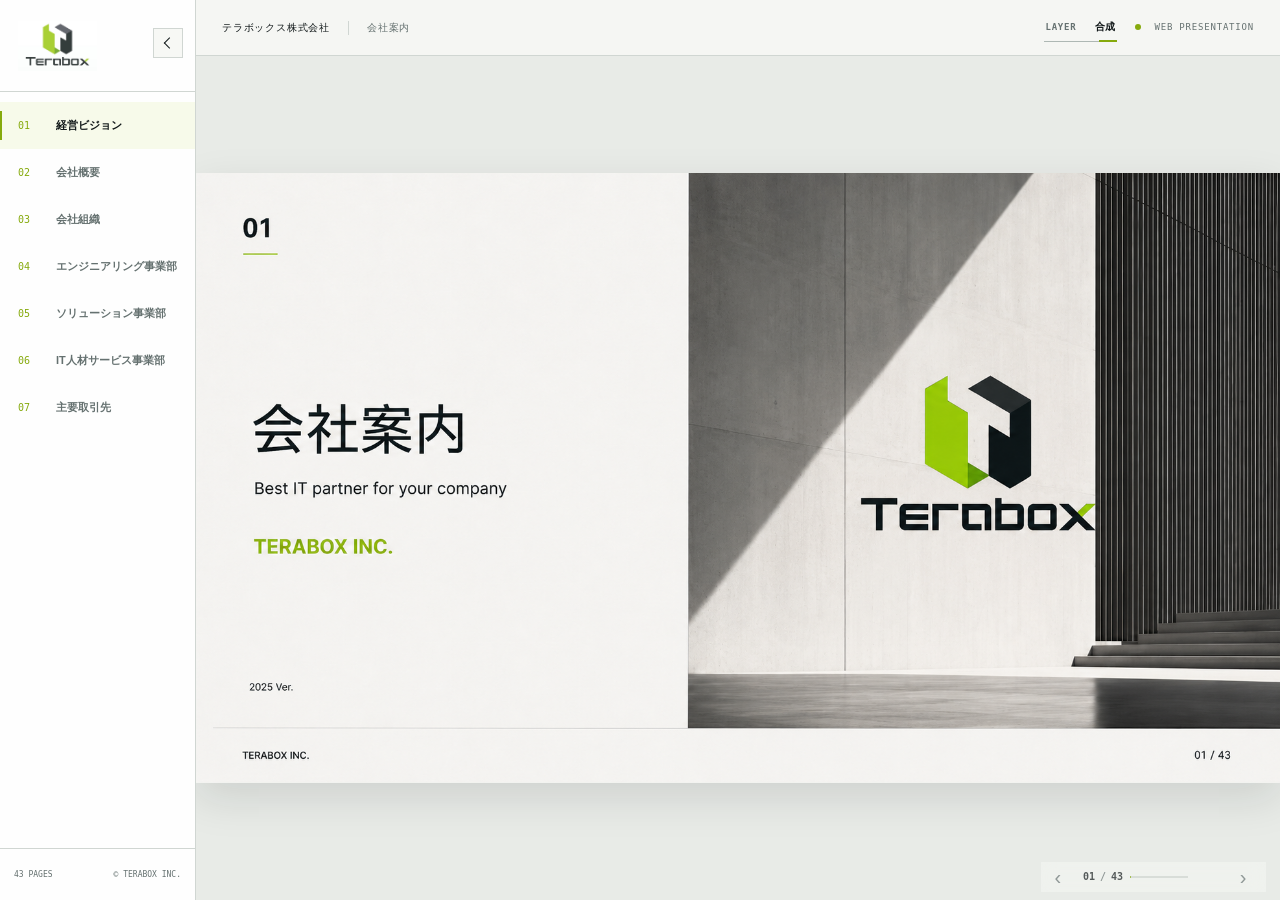
==== index.html @ 03f8a7c2 "Deploy company presentation to GitHub Pages" ====
<!doctype html>
<html lang="ja">
  <head>
    <meta charset="UTF-8" />
    <meta name="viewport" content="width=device-width, initial-scale=1" />
    <meta name="theme-color" content="#f7f8f5" />
    <meta
      name="description"
      content="テラボックス株式会社 会社案内 — HTML Presentation"
    />
    <title>テラボックス株式会社｜会社案内</title>
    <link rel="stylesheet" href="./style.css?v=20260828-13" />
    <link rel="stylesheet" href="./fidelity.css?v=20260828-13" />
  </head>
  <body>
    <div class="app" id="app">
      <aside class="rail" id="rail" aria-label="スライドナビゲーション">
        <div class="rail__brand">
          <img src="./assets/images/s01-01.png" alt="Terabox" />
        </div>

        <button
          class="rail__toggle"
          id="railToggle"
          type="button"
          aria-label="ナビゲーションを折りたたむ"
          aria-expanded="true"
        >
          <span class="rail__toggle-icon" aria-hidden="true"></span>
        </button>

        <nav class="rail__nav" id="sectionNav" aria-label="章ナビゲーション"></nav>

        <div class="rail__foot">
          <span id="railCount">43 PAGES</span>
          <span>© TERABOX INC.</span>
        </div>
      </aside>

      <div class="workspace">
        <header class="topbar">
          <div class="topbar__company">テラボックス株式会社</div>
          <div class="topbar__title">会社案内</div>
          <button
            class="topbar__layer-toggle"
            id="layerToggle"
            type="button"
            aria-label="表示レイヤーを切り替える"
          >
            <span>LAYER</span>
            <b id="layerModeLabel">合成</b>
          </button>
          <div class="topbar__mode"><i></i> WEB PRESENTATION</div>
        </header>

        <main class="viewer" id="viewer">
          <div class="stage-shell" id="stageShell">
            <section
              class="slide-stage"
              id="slideStage"
              aria-live="polite"
              aria-label="スライド"
            ></section>
          </div>
        </main>

        <div class="pager" aria-label="ページ切替">
          <button id="prevSlide" type="button" aria-label="前のページ">‹</button>
          <div class="pager__status">
            <span id="pageCurrent">01</span>
            <span class="pager__slash">/</span>
            <span id="pageTotal">43</span>
          </div>
          <div class="pager__track" aria-hidden="true">
            <span id="pageProgress"></span>
          </div>
          <button id="nextSlide" type="button" aria-label="次のページ">›</button>
        </div>
      </div>
    </div>

    <noscript>このプレゼンテーションの表示には JavaScript が必要です。</noscript>
    <script src="./app.js?v=20260828-13" defer></script>
  </body>
</html>
---- style.css ----
:root {
  --paper: #f7f8f5;
  --white: #ffffff;
  --ink: #101718;
  --ink-2: #182224;
  --muted: #657170;
  --line: #d0d6d2;
  --line-strong: #aeb8b4;
  --lime: #b6d62f;
  --lime-deep: #82a90c;
  --teal: #6f9fa2;
  --amber: #e1a12b;
  --rail: 196px;
  --rail-collapsed: 64px;
  --topbar: 56px;
  --stage-w: 1600;
  --stage-h: 900;
  --shadow: 0 22px 60px rgba(16, 23, 24, 0.12);
  --font-jp: "Noto Sans JP", "Yu Gothic", "Yu Gothic UI", Meiryo, sans-serif;
  --font-en: Inter, "Helvetica Neue", Arial, sans-serif;
  --font-mono: "IBM Plex Mono", Consolas, "SFMono-Regular", monospace;
}

* {
  box-sizing: border-box;
}

html,
body {
  width: 100%;
  height: 100%;
  margin: 0;
  overflow: hidden;
  background: #e8ebe7;
  color: var(--ink);
  font-family: var(--font-jp);
  -webkit-font-smoothing: antialiased;
}

button,
a {
  color: inherit;
  font: inherit;
}

button {
  border: 0;
}

button:focus-visible,
a:focus-visible {
  outline: 2px solid var(--lime-deep);
  outline-offset: 3px;
}

.app {
  width: 100%;
  height: 100%;
  display: grid;
  grid-template-columns: var(--rail) 1fr;
  transition: grid-template-columns 220ms ease;
}

.app.is-rail-collapsed {
  grid-template-columns: var(--rail-collapsed) 1fr;
}

.rail {
  position: relative;
  z-index: 30;
  min-width: 0;
  height: 100vh;
  overflow: hidden;
  display: grid;
  grid-template-rows: 92px 1fr 52px;
  background: rgba(255, 255, 255, 0.96);
  border-right: 1px solid var(--line);
}

.rail__brand {
  height: 92px;
  display: flex;
  align-items: center;
  padding: 18px 46px 18px 18px;
  border-bottom: 1px solid var(--line);
}

.rail__brand img {
  width: 124px;
  height: 50px;
  object-fit: contain;
  object-position: left center;
}

.rail__toggle {
  position: absolute;
  top: 28px;
  right: 12px;
  width: 30px;
  height: 30px;
  padding: 0;
  display: grid;
  place-items: center;
  cursor: pointer;
  background: var(--paper);
  border: 1px solid var(--line);
}

.rail__toggle-icon {
  width: 8px;
  height: 8px;
  border-left: 1px solid var(--ink);
  border-bottom: 1px solid var(--ink);
  transform: rotate(45deg) translate(1px, -1px);
  transition: transform 180ms ease;
}

.is-rail-collapsed .rail__toggle-icon {
  transform: rotate(225deg) translate(1px, -1px);
}

.rail__nav {
  overflow-y: auto;
  scrollbar-width: thin;
  scrollbar-color: var(--line) transparent;
  padding: 10px 0;
}

.rail__item {
  position: relative;
  width: 100%;
  min-height: 47px;
  padding: 0 12px 0 18px;
  display: grid;
  grid-template-columns: 30px 1fr;
  align-items: center;
  gap: 8px;
  cursor: pointer;
  background: transparent;
  text-align: left;
  color: var(--muted);
  transition: color 140ms ease, background 140ms ease;
}

.rail__item::before {
  content: "";
  position: absolute;
  left: 0;
  top: 9px;
  bottom: 9px;
  width: 2px;
  background: transparent;
}

.rail__item:hover {
  color: var(--ink);
  background: rgba(182, 214, 47, 0.06);
}

.rail__item.is-active {
  color: var(--ink);
  background: rgba(182, 214, 47, 0.095);
}

.rail__item.is-active::before {
  background: var(--lime-deep);
}

.rail__num {
  font: 500 10px/1 var(--font-mono);
  color: var(--lime-deep);
}

.rail__label {
  min-width: 0;
  overflow: hidden;
  white-space: nowrap;
  text-overflow: ellipsis;
  font: 600 11px/1.35 var(--font-jp);
  letter-spacing: 0;
}

.rail__foot {
  display: flex;
  align-items: center;
  justify-content: space-between;
  gap: 8px;
  padding: 0 14px;
  border-top: 1px solid var(--line);
  color: var(--muted);
  font: 500 8px/1 var(--font-mono);
  white-space: nowrap;
}

.is-rail-collapsed .rail__brand {
  padding: 18px 8px;
}

.is-rail-collapsed .rail__brand img {
  width: 42px;
  object-position: left center;
}

.is-rail-collapsed .rail__toggle {
  top: 66px;
  right: 17px;
}

.is-rail-collapsed .rail__nav {
  padding-top: 16px;
}

.is-rail-collapsed .rail__item {
  grid-template-columns: 1fr;
  padding: 0;
  justify-items: center;
}

.is-rail-collapsed .rail__num {
  font-size: 11px;
}

.is-rail-collapsed .rail__label,
.is-rail-collapsed .rail__foot {
  display: none;
}

.workspace {
  position: relative;
  min-width: 0;
  height: 100vh;
  display: grid;
  grid-template-rows: var(--topbar) 1fr;
}

.topbar {
  position: relative;
  z-index: 10;
  height: var(--topbar);
  display: flex;
  align-items: center;
  gap: 18px;
  padding: 0 26px;
  background: rgba(247, 248, 245, 0.92);
  border-bottom: 1px solid var(--line);
  color: var(--muted);
  font-size: 10px;
  letter-spacing: 0.08em;
}

.topbar__company {
  color: var(--ink);
  padding-right: 18px;
  border-right: 1px solid var(--line);
}

.topbar__mode {
  margin-left: 0;
  font: 500 9px/1 var(--font-mono);
}

.topbar__mode i {
  display: inline-block;
  width: 6px;
  height: 6px;
  margin-right: 7px;
  border-radius: 50%;
  background: var(--lime-deep);
}

.topbar__layer-toggle {
  position: relative;
  display: inline-flex;
  align-items: center;
  gap: 9px;
  height: 28px;
  margin-left: auto;
  padding: 0 2px;
  border-bottom: 1px solid var(--line-strong);
  background: transparent;
  color: var(--muted);
  cursor: pointer;
  font: 600 9px/1 var(--font-mono);
  letter-spacing: .08em;
}

.topbar__layer-toggle::after {
  content: "";
  position: absolute;
  right: 0;
  bottom: -1px;
  width: 18px;
  height: 2px;
  background: var(--lime-deep);
}

.topbar__layer-toggle b {
  min-width: 30px;
  color: var(--ink);
  font-family: var(--font-jp);
  font-size: 10px;
  font-weight: 700;
  letter-spacing: 0;
  text-align: right;
}

.viewer {
  min-width: 0;
  min-height: 0;
  display: grid;
  place-items: center;
  overflow: hidden;
  padding: 0;
}

.stage-shell {
  position: relative;
  width: 1600px;
  height: 900px;
}

.slide-stage {
  position: absolute;
  top: 0;
  left: 0;
  width: 1600px;
  height: 900px;
  overflow: hidden;
  transform-origin: top left;
  background: var(--paper);
  box-shadow: var(--shadow);
}

.slide {
  position: relative;
  width: 100%;
  height: 100%;
  padding: 54px 54px 62px;
  overflow: hidden;
  background: var(--paper);
}

.slide::after {
  content: "";
  position: absolute;
  left: 50px;
  right: 50px;
  bottom: 50px;
  height: 1px;
  background: var(--line-strong);
}

.slide.is-entering > * {
  animation: slide-in 360ms cubic-bezier(0.22, 1, 0.36, 1) both;
}

.slide.is-entering > *:nth-child(n + 3) {
  animation-delay: 55ms;
}

@keyframes slide-in {
  from {
    opacity: 0;
    transform: translateY(8px);
  }
  to {
    opacity: 1;
    transform: translateY(0);
  }
}

.slide__meta {
  position: relative;
  z-index: 3;
  display: flex;
  align-items: flex-start;
  gap: 14px;
  min-height: 58px;
}

.slide__number {
  min-width: 48px;
  font: 700 32px/1 var(--font-mono);
  letter-spacing: -0.05em;
}

.slide__number::after {
  content: "";
  display: block;
  width: 34px;
  height: 2px;
  margin-top: 13px;
  background: var(--lime-deep);
}

.slide__eyebrow {
  margin-top: 1px;
  color: var(--lime-deep);
  font: 650 14px/1.2 var(--font-en);
  letter-spacing: 0.06em;
  text-transform: uppercase;
}

.slide__footer {
  position: absolute;
  z-index: 5;
  left: 54px;
  right: 54px;
  bottom: 18px;
  display: flex;
  justify-content: space-between;
  align-items: center;
  font: 500 12px/1 var(--font-mono);
  letter-spacing: 0.01em;
}

.slide__title {
  position: relative;
  z-index: 2;
  max-width: 1400px;
  margin: 26px 0 0;
  font-size: 54px;
  line-height: 1.28;
  letter-spacing: 0.02em;
  font-weight: 750;
}

.slide__lead {
  max-width: 1120px;
  margin: 22px 0 0;
  color: var(--ink-2);
  font-size: 23px;
  line-height: 1.75;
  letter-spacing: 0.035em;
}

.slide__rule {
  width: 38px;
  height: 3px;
  margin-top: 22px;
  background: var(--lime-deep);
}

.mono {
  font-family: var(--font-mono);
}

.en {
  font-family: var(--font-en);
}

.accent {
  color: var(--lime-deep);
}

.muted {
  color: var(--muted);
}

.technical-label {
  color: var(--lime-deep);
  font: 650 14px/1 var(--font-en);
  letter-spacing: 0.08em;
  text-transform: uppercase;
}

.grid-2,
.grid-3,
.grid-4 {
  display: grid;
  gap: 28px;
}

.grid-2 {
  grid-template-columns: repeat(2, minmax(0, 1fr));
}

.grid-3 {
  grid-template-columns: repeat(3, minmax(0, 1fr));
}

.grid-4 {
  grid-template-columns: repeat(4, minmax(0, 1fr));
}

.info-block {
  border-top: 1px solid var(--line-strong);
  padding-top: 20px;
}

.info-block__index {
  margin-bottom: 12px;
  color: var(--lime-deep);
  font: 700 32px/1 var(--font-mono);
}

.info-block h3 {
  margin: 0 0 12px;
  font-size: 23px;
  line-height: 1.45;
}

.info-block p,
.info-block li {
  margin: 0;
  color: var(--ink-2);
  font-size: 16px;
  line-height: 1.7;
}

.info-block ul {
  margin: 0;
  padding-left: 1.25em;
}

.metric {
  display: flex;
  align-items: baseline;
  gap: 10px;
}

.metric__value {
  color: var(--lime-deep);
  font: 700 66px/1 var(--font-mono);
  letter-spacing: -0.06em;
}

.metric__unit {
  font: 650 16px/1 var(--font-en);
}

.image-frame {
  position: relative;
  overflow: hidden;
  background: #eef0ed;
}

.image-frame img {
  width: 100%;
  height: 100%;
  display: block;
  object-fit: cover;
}

.image-frame--contain img {
  object-fit: contain;
}

.image-frame__caption {
  position: absolute;
  left: 18px;
  bottom: 16px;
  padding: 7px 9px;
  background: rgba(247, 248, 245, 0.9);
  font: 600 11px/1 var(--font-en);
  letter-spacing: 0.05em;
}

.editorial-list {
  margin: 0;
  padding: 0;
  list-style: none;
}

.editorial-list li {
  display: grid;
  grid-template-columns: 54px 1fr;
  gap: 18px;
  padding: 17px 0;
  border-top: 1px solid var(--line);
}

.editorial-list li:last-child {
  border-bottom: 1px solid var(--line);
}

.editorial-list__num {
  color: var(--lime-deep);
  font: 700 26px/1 var(--font-mono);
}

.editorial-list strong {
  display: block;
  margin-bottom: 5px;
  font-size: 19px;
}

.editorial-list span {
  font-size: 14px;
  line-height: 1.6;
}

.flow {
  display: flex;
  align-items: center;
}

.flow__node {
  position: relative;
  flex: 1;
  min-width: 0;
  padding: 20px 14px;
  text-align: center;
  border-top: 1px solid var(--line-strong);
  border-bottom: 1px solid var(--line-strong);
}

.flow__node::after {
  content: "";
  position: absolute;
  right: -22px;
  top: 50%;
  width: 44px;
  height: 1px;
  background: var(--lime-deep);
}

.flow__node::before {
  content: "";
  position: absolute;
  z-index: 2;
  right: -22px;
  top: calc(50% - 4px);
  width: 7px;
  height: 7px;
  border-top: 1px solid var(--lime-deep);
  border-right: 1px solid var(--lime-deep);
  transform: rotate(45deg);
}

.flow__node:last-child::after,
.flow__node:last-child::before {
  display: none;
}

.flow__num {
  display: block;
  margin-bottom: 10px;
  color: var(--lime-deep);
  font: 700 28px/1 var(--font-mono);
}

.flow__title {
  display: block;
  font-size: 17px;
  font-weight: 700;
}

.flow__sub {
  display: block;
  margin-top: 6px;
  color: var(--muted);
  font-size: 12px;
  line-height: 1.45;
}

.tech-diagram {
  position: relative;
  background-image:
    linear-gradient(var(--line) 1px, transparent 1px),
    linear-gradient(90deg, var(--line) 1px, transparent 1px);
  background-size: 40px 40px;
  background-position: -1px -1px;
}

.tech-diagram::after {
  content: "";
  position: absolute;
  inset: 0;
  background: rgba(247, 248, 245, 0.9);
  pointer-events: none;
}

.tech-diagram > * {
  position: relative;
  z-index: 1;
}

.pill {
  display: inline-flex;
  align-items: center;
  min-height: 30px;
  padding: 0 12px;
  border: 1px solid var(--line-strong);
  border-radius: 999px;
  font: 600 12px/1 var(--font-en);
}

.pager {
  position: absolute;
  z-index: 20;
  right: 28px;
  bottom: 18px;
  height: 38px;
  display: grid;
  grid-template-columns: 30px auto 94px 30px;
  align-items: center;
  gap: 10px;
  padding: 0 10px;
  background: rgba(255, 255, 255, 0.9);
  border: 1px solid var(--line);
  box-shadow: 0 8px 20px rgba(16, 23, 24, 0.08);
  backdrop-filter: blur(8px);
}

.pager button {
  width: 28px;
  height: 28px;
  cursor: pointer;
  background: transparent;
  color: var(--muted);
  font: 300 24px/1 var(--font-en);
}

.pager button:hover {
  color: var(--ink);
}

.pager__status {
  display: flex;
  gap: 5px;
  font: 600 10px/1 var(--font-mono);
}

.pager__slash {
  color: var(--muted);
}

.pager__track {
  position: relative;
  height: 2px;
  overflow: hidden;
  background: var(--line);
}

.pager__track span {
  position: absolute;
  inset: 0 auto 0 0;
  width: 0;
  background: var(--lime-deep);
  transition: width 220ms ease;
}

/* Slide-specific structures */
.cover {
  display: grid;
  grid-template-columns: 42% 58%;
  padding: 0;
}

.cover::after {
  left: 72px;
}

.cover__left {
  position: relative;
  padding: 66px 70px;
  display: flex;
  flex-direction: column;
  background: var(--ink);
  color: var(--white);
}

.cover__left::before {
  content: "";
  position: absolute;
  left: 70px;
  top: 185px;
  width: 2px;
  height: 430px;
  background: var(--lime);
}

.cover__edition {
  margin-left: 28px;
  color: var(--lime);
  font: 650 14px/1 var(--font-mono);
  letter-spacing: 0.06em;
}

.cover h1 {
  margin: auto 0 16px 28px;
  font-size: 82px;
  line-height: 1.12;
  letter-spacing: 0.05em;
}

.cover__tagline {
  margin: 0 0 80px 30px;
  font: 500 18px/1.5 var(--font-en);
}

.cover__right {
  position: relative;
  display: grid;
  place-items: center;
  background: var(--paper);
}

.cover__right::before,
.cover__right::after {
  content: "";
  position: absolute;
  background: var(--line);
}

.cover__right::before {
  width: 1px;
  top: 0;
  bottom: 0;
  left: 31%;
}

.cover__right::after {
  height: 1px;
  left: 0;
  right: 0;
  top: 68%;
}

.cover__mark {
  z-index: 1;
  width: 420px;
  height: 300px;
  object-fit: contain;
  mix-blend-mode: multiply;
}

.cover__year {
  position: absolute;
  right: 54px;
  top: 54px;
  padding: 8px 10px;
  border-top: 2px solid var(--teal);
  border-bottom: 1px solid var(--line);
  color: var(--teal);
  font: 600 14px/1 var(--font-mono);
}

.agenda {
  padding-left: 118px;
}

.agenda__list {
  margin-top: 58px;
  display: grid;
  grid-template-columns: repeat(2, minmax(0, 1fr));
  gap: 0 72px;
}

.agenda__item {
  display: grid;
  grid-template-columns: 58px 1fr;
  align-items: baseline;
  padding: 15px 0;
  border-top: 1px solid var(--line);
}

.agenda__item:nth-last-child(-n + 2) {
  border-bottom: 1px solid var(--line);
}

.agenda__item b {
  color: var(--lime-deep);
  font: 700 26px/1 var(--font-mono);
}

.agenda__item span {
  font-size: 20px;
  font-weight: 650;
}

.vision__layout {
  margin-top: 36px;
  display: grid;
  grid-template-columns: 370px 1fr;
  gap: 52px;
}

.vision__portrait {
  height: 530px;
  filter: saturate(0.75) contrast(1.04);
}

.vision__message {
  position: relative;
  padding: 30px 0 0 42px;
  border-left: 2px solid var(--lime-deep);
}

.vision__message p {
  margin: 0 0 18px;
  font-size: 17px;
  line-height: 1.85;
}

.vision__signature {
  text-align: right;
  font-size: 14px;
  line-height: 1.7;
}

.company-sheet {
  margin-top: 34px;
  display: grid;
  grid-template-columns: 1fr 1fr;
  gap: 50px;
}

.company-sheet h2 {
  margin: 0 0 15px;
  font: 650 14px/1 var(--font-en);
  letter-spacing: 0.08em;
  color: var(--lime-deep);
}

.data-table {
  display: grid;
  grid-template-columns: 132px 1fr;
  border-top: 1px solid var(--line-strong);
}

.data-table dt,
.data-table dd {
  margin: 0;
  padding: 11px 0;
  border-bottom: 1px solid var(--line);
  font-size: 14px;
  line-height: 1.55;
}

.data-table dt {
  color: var(--muted);
  font: 600 12px/1.55 var(--font-en);
  letter-spacing: 0.05em;
}

.org-chart {
  position: relative;
  margin-top: 34px;
  display: grid;
  gap: 18px;
}

.org-row {
  display: flex;
  justify-content: center;
  gap: 18px;
}

.org-box {
  position: relative;
  min-width: 168px;
  padding: 15px 18px;
  text-align: center;
  background: var(--white);
  border: 1px solid var(--line-strong);
  font-size: 15px;
  font-weight: 650;
}

.org-box--primary {
  color: var(--white);
  background: var(--ink);
  border-color: var(--ink);
}

.org-box--accent {
  border-top: 3px solid var(--lime-deep);
}

.org-lines {
  width: 68%;
  height: 28px;
  margin: -3px auto -7px;
  border-left: 1px solid var(--teal);
  border-right: 1px solid var(--teal);
  border-top: 1px solid var(--teal);
}

.section-slide {
  display: grid;
  grid-template-columns: 34% 66%;
  padding: 0;
}

.section-slide::after {
  left: 54px;
}

.section-slide__dark {
  position: relative;
  overflow: hidden;
  padding: 90px 68px;
  background: var(--ink);
  color: var(--white);
}

.section-slide__dark::after {
  content: "";
  position: absolute;
  width: 310px;
  height: 310px;
  left: 68px;
  bottom: -80px;
  border: 70px solid rgba(255, 255, 255, 0.11);
  transform: rotate(45deg);
}

.section-slide__chapter {
  font: 700 78px/1 var(--font-mono);
}

.section-slide__chapter::after {
  content: "";
  display: block;
  width: 68px;
  height: 2px;
  margin: 26px 0 44px;
  background: var(--lime);
}

.section-slide__label {
  color: var(--lime);
  font: 650 14px/1 var(--font-en);
  letter-spacing: 0.05em;
}

.section-slide h1 {
  margin: 22px 0 16px;
  font-size: 43px;
  line-height: 1.3;
}

.section-slide__tagline {
  font-size: 19px;
  line-height: 1.6;
}

.section-slide__agenda {
  padding: 148px 90px 90px 112px;
}

.section-slide__agenda::before {
  content: "";
  display: block;
  height: 2px;
  margin-bottom: 86px;
  background: var(--lime-deep);
}

.section-slide__agenda li {
  grid-template-columns: 70px 1fr;
  padding: 23px 0;
}

.section-slide__agenda strong {
  font-size: 24px;
}

.proof-layout {
  margin-top: 36px;
  display: grid;
  grid-template-columns: 1fr 1.15fr;
  gap: 50px;
}

.proof-layout__summary {
  display: grid;
  grid-template-columns: repeat(2, 1fr);
  gap: 24px;
}

.proof-card {
  min-height: 168px;
  padding: 24px;
  border-top: 3px solid var(--lime-deep);
  background: rgba(255, 255, 255, 0.56);
}

.proof-card h3 {
  margin: 12px 0 8px;
  font-size: 19px;
}

.proof-card p {
  margin: 0;
  color: var(--muted);
  font-size: 13px;
  line-height: 1.6;
}

.capability-matrix {
  display: grid;
  grid-template-columns: repeat(3, 1fr);
  gap: 1px;
  background: var(--line);
  border: 1px solid var(--line);
}

.capability-matrix div {
  min-height: 102px;
  padding: 19px;
  background: var(--paper);
}

.capability-matrix b {
  display: block;
  margin-bottom: 6px;
  color: var(--lime-deep);
  font: 650 11px/1 var(--font-en);
  letter-spacing: 0.05em;
}

.capability-matrix span {
  font-size: 14px;
  line-height: 1.5;
}

.portfolio-grid {
  margin-top: 34px;
  display: grid;
  grid-template-columns: 1fr 1fr;
  gap: 26px;
}

.portfolio-panel {
  min-height: 430px;
  padding: 28px;
  border-top: 3px solid var(--lime-deep);
  background: var(--white);
}

.portfolio-panel h2 {
  margin: 0 0 12px;
  font-size: 28px;
}

.portfolio-panel p {
  margin: 0;
  font-size: 15px;
  line-height: 1.7;
}

.brand-row {
  display: flex;
  flex-wrap: wrap;
  align-items: center;
  gap: 18px 24px;
  margin-top: 28px;
}

.brand-row img {
  max-width: 126px;
  max-height: 42px;
  object-fit: contain;
}

.robot-gallery {
  margin-top: 34px;
  display: grid;
  grid-template-columns: repeat(5, 1fr);
  gap: 16px;
}

.robot-gallery figure {
  height: 470px;
  margin: 0;
  display: grid;
  grid-template-rows: 1fr auto;
  background: var(--white);
  border-top: 3px solid var(--lime-deep);
}

.robot-gallery img {
  width: 100%;
  height: 100%;
  object-fit: contain;
  padding: 22px;
}

.robot-gallery figcaption {
  padding: 12px 14px 16px;
  border-top: 1px solid var(--line);
  font: 600 12px/1.3 var(--font-en);
}

.hero-split {
  margin-top: 34px;
  display: grid;
  grid-template-columns: 45% 55%;
  gap: 0;
  min-height: 560px;
}

.hero-split__copy {
  padding: 50px 52px;
  background: var(--ink);
  color: var(--white);
}

.hero-split__copy h2 {
  margin: 0 0 26px;
  font-size: 43px;
  line-height: 1.35;
}

.hero-split__copy p {
  font-size: 18px;
  line-height: 1.8;
}

.hero-split__copy .technical-label {
  color: var(--lime);
}

.feature-split {
  margin-top: 32px;
  display: grid;
  grid-template-columns: 58% 42%;
  gap: 34px;
  align-items: stretch;
}

.feature-split__media {
  height: 570px;
}

.feature-split__content {
  padding-top: 16px;
}

.compare-layout {
  margin-top: 36px;
  display: grid;
  grid-template-columns: repeat(2, 1fr);
  gap: 1px;
  background: var(--line);
}

.compare-panel {
  min-height: 536px;
  padding: 32px;
  background: var(--paper);
}

.compare-panel h2 {
  margin: 12px 0 14px;
  font-size: 32px;
}

.compare-panel img {
  display: block;
  width: 100%;
  height: 315px;
  object-fit: contain;
}

.case-layout {
  margin-top: 34px;
  display: grid;
  grid-template-columns: 45% 55%;
  min-height: 470px;
}

.case-layout__copy {
  padding-right: 42px;
}

.case-layout__media {
  display: grid;
  grid-template-columns: 1fr 1fr;
  grid-template-rows: 1.7fr 0.8fr;
  gap: 8px;
}

.case-layout__media .image-frame:first-child {
  grid-column: 1 / -1;
}

.warehouse-flow {
  margin-top: 34px;
  display: grid;
  grid-template-columns: repeat(4, 1fr);
  gap: 24px;
}

.warehouse-zone {
  position: relative;
  min-height: 310px;
  padding: 22px;
  background: #eef0ed;
  border-top: 3px solid var(--lime-deep);
}

.warehouse-zone::after {
  content: "";
  position: absolute;
  left: 30px;
  right: -30px;
  top: 66%;
  height: 3px;
  background: var(--lime-deep);
}

.warehouse-zone:last-child::after {
  right: 30px;
}

.warehouse-zone h3 {
  margin: 0;
  font-size: 20px;
}

.warehouse-shelves {
  position: absolute;
  left: 22px;
  right: 22px;
  bottom: 30px;
  height: 120px;
  background: repeating-linear-gradient(90deg, transparent 0 24px, var(--line-strong) 24px 26px);
  border: 1px solid var(--line-strong);
}

.warehouse-bot {
  position: absolute;
  z-index: 2;
  bottom: 92px;
  left: 52%;
  width: 54px;
  height: 24px;
  border: 2px solid var(--ink);
  border-radius: 4px;
  background: var(--white);
}

.warehouse-bot::after {
  content: "";
  position: absolute;
  left: 8px;
  right: 8px;
  bottom: -7px;
  height: 6px;
  border-radius: 50%;
  background: var(--ink);
}

.certificate-layout {
  margin-top: 30px;
  display: grid;
  grid-template-columns: 34% 66%;
  gap: 34px;
}

.certificate-layout__details {
  padding-top: 38px;
}

.certificate-layout__frame {
  height: 540px;
  padding: 30px;
  background: #eee8dc;
  box-shadow: inset 0 0 0 8px #d6c3a6;
}

.certificate-layout__frame img {
  width: 100%;
  height: 100%;
  object-fit: contain;
  background: white;
}

.timeline-compress {
  position: relative;
  margin-top: 70px;
  display: grid;
  grid-template-columns: 1fr 160px;
  align-items: center;
  gap: 40px;
}

.timeline-weeks {
  display: grid;
  grid-template-columns: repeat(3, 1fr);
  border-top: 1px solid var(--line-strong);
  border-bottom: 1px solid var(--line-strong);
}

.timeline-week {
  min-height: 135px;
  padding: 22px;
  border-right: 1px solid var(--line);
}

.timeline-week:last-child {
  border-right: 0;
}

.timeline-week b {
  font: 650 13px/1 var(--font-en);
}

.timeline-week span {
  display: block;
  margin-top: 28px;
  color: var(--muted);
  font-size: 13px;
  line-height: 1.6;
}

.timeline-hour {
  color: var(--lime-deep);
  text-align: center;
}

.timeline-hour b {
  display: block;
  font: 700 58px/1 var(--font-mono);
}

.matching-grid {
  margin-top: 42px;
  display: grid;
  grid-template-columns: 1fr 190px 1fr;
  gap: 0;
  align-items: center;
}

.matching-list {
  border-top: 1px solid var(--line-strong);
}

.matching-row {
  display: grid;
  grid-template-columns: repeat(3, 1fr);
  padding: 17px;
  border-bottom: 1px solid var(--line);
  background: rgba(255, 255, 255, 0.4);
  font-size: 13px;
}

.matching-core {
  position: relative;
  display: grid;
  place-items: center;
  height: 190px;
}

.matching-core::before,
.matching-core::after {
  content: "";
  position: absolute;
  left: -20px;
  right: -20px;
  height: 1px;
  background: var(--lime-deep);
}

.matching-core::before {
  top: 38%;
  transform: rotate(8deg);
}

.matching-core::after {
  top: 62%;
  transform: rotate(-8deg);
}

.matching-core span {
  z-index: 1;
  padding: 14px 18px;
  background: var(--paper);
  border: 1px solid var(--lime-deep);
  color: var(--lime-deep);
  font: 700 16px/1 var(--font-en);
}

.architecture {
  margin-top: 30px;
  display: grid;
  grid-template-columns: 1fr 390px;
  gap: 34px;
}

.architecture__stack {
  display: grid;
  gap: 8px;
}

.architecture__layer {
  display: grid;
  grid-template-columns: 190px 1fr;
  min-height: 72px;
  border: 1px solid var(--line-strong);
}

.architecture__layer b {
  padding: 14px 18px;
  border-right: 1px solid var(--line);
  font: 650 15px/1.3 var(--font-en);
}

.architecture__layer span {
  display: flex;
  align-items: center;
  padding: 14px 18px;
  font-size: 15px;
}

.architecture__layer:nth-child(2) {
  border-color: var(--teal);
}

.industry-panorama {
  margin-top: 38px;
  display: grid;
  grid-template-columns: 32% 68%;
  gap: 30px;
}

.industry-drawing {
  min-height: 500px;
  display: grid;
  grid-template-columns: repeat(5, 1fr);
  align-items: end;
  gap: 8px;
  border-bottom: 2px solid var(--lime-deep);
}

.industry-tower {
  position: relative;
  height: var(--h);
  min-height: 120px;
  background: repeating-linear-gradient(0deg, transparent 0 17px, var(--line) 17px 18px);
  border: 1px solid var(--line-strong);
}

.industry-tower::after {
  content: attr(data-label);
  position: absolute;
  left: 50%;
  bottom: -32px;
  transform: translateX(-50%);
  white-space: nowrap;
  font: 600 10px/1 var(--font-en);
}

.concentric {
  position: relative;
  width: 620px;
  height: 460px;
  display: grid;
  place-items: center;
}

.concentric__outer,
.concentric__inner,
.concentric__core {
  position: absolute;
  border-radius: 50%;
  border: 1px solid var(--line-strong);
}

.concentric__outer {
  width: 600px;
  height: 420px;
  background: repeating-conic-gradient(from 0deg, #e8eae7 0 44deg, var(--paper) 44deg 45deg);
}

.concentric__inner {
  width: 390px;
  height: 270px;
  background: repeating-conic-gradient(from 0deg, #dde1de 0 89deg, var(--paper) 89deg 90deg);
}

.concentric__core {
  width: 170px;
  height: 112px;
  display: grid;
  place-items: center;
  background: var(--paper);
  color: var(--ink);
  font: 700 18px/1.3 var(--font-en);
  text-align: center;
}

.concentric__labels {
  position: absolute;
  inset: 0;
  font: 600 11px/1 var(--font-en);
}

.concentric__labels span {
  position: absolute;
}

.concentric__labels span:nth-child(1) { left: 46%; top: 4%; }
.concentric__labels span:nth-child(2) { right: 4%; top: 45%; }
.concentric__labels span:nth-child(3) { left: 42%; bottom: 4%; }
.concentric__labels span:nth-child(4) { left: 4%; top: 45%; }
.concentric__labels span:nth-child(5) { left: 26%; top: 30%; }
.concentric__labels span:nth-child(6) { right: 25%; top: 30%; }
.concentric__labels span:nth-child(7) { left: 26%; bottom: 29%; }
.concentric__labels span:nth-child(8) { right: 25%; bottom: 29%; }

.crm-erp {
  margin-top: 54px;
  display: grid;
  grid-template-columns: 1fr 150px 1fr;
  align-items: center;
}

.crm-erp__pillar {
  min-height: 250px;
  display: grid;
  place-items: center;
  background: #e7e9e6;
  border-bottom: 16px solid #cdd2ce;
  font: 700 100px/1 var(--font-en);
  letter-spacing: -0.07em;
}

.crm-erp__data {
  position: relative;
  display: grid;
  place-items: center;
  width: 130px;
  height: 130px;
  margin: 0 auto;
  border: 2px solid var(--lime-deep);
  border-radius: 50%;
  color: var(--lime-deep);
  font: 700 17px/1 var(--font-en);
}

.crm-erp__data::before,
.crm-erp__data::after {
  content: "";
  position: absolute;
  top: 50%;
  width: 80px;
  height: 2px;
  background: var(--lime-deep);
}

.crm-erp__data::before { right: 100%; }
.crm-erp__data::after { left: 100%; }

.scenario-columns {
  margin-top: 42px;
  display: grid;
  grid-template-columns: repeat(3, 1fr);
}

.scenario-column {
  min-height: 470px;
  padding: 20px 42px;
  border-left: 1px solid var(--line);
}

.scenario-column:first-child {
  border-left: 0;
  padding-left: 0;
}

.scenario-column:last-child {
  padding-right: 0;
}

.scenario-column b {
  display: block;
  color: var(--lime-deep);
  font: 700 40px/1 var(--font-mono);
}

.scenario-column h3 {
  margin: 22px 0;
  padding-bottom: 17px;
  border-bottom: 1px solid var(--lime-deep);
  font-size: 24px;
}

.scenario-column li {
  margin-bottom: 18px;
  font-size: 16px;
  line-height: 1.55;
}

.placement {
  margin-top: 40px;
  display: grid;
  grid-template-columns: 1fr 120px 1fr;
  gap: 22px;
  align-items: center;
}

.placement__path {
  min-height: 380px;
  padding: 28px;
  border-top: 3px solid var(--lime-deep);
  background: rgba(255, 255, 255, 0.46);
}

.placement__path h2 {
  margin: 0 0 10px;
  color: var(--lime-deep);
  font: 650 25px/1 var(--font-en);
}

.placement__path h3 {
  margin: 0 0 54px;
  font-size: 20px;
}

.placement__steps {
  display: grid;
  grid-template-columns: repeat(3, 1fr);
  gap: 18px;
}

.placement__step {
  text-align: center;
}

.placement__step b {
  display: block;
  margin-bottom: 20px;
  color: var(--lime-deep);
  font: 700 28px/1 var(--font-mono);
}

.placement__step span {
  display: block;
  padding-top: 20px;
  border-top: 1px solid var(--line);
  font-size: 15px;
  font-weight: 650;
}

.placement__core {
  color: var(--ink);
  text-align: center;
  font: 600 17px/1.7 var(--font-en);
}

.academy-grid {
  margin-top: 40px;
  display: grid;
  grid-template-columns: repeat(4, 1fr);
}

.academy-lane {
  min-height: 480px;
  padding: 26px 34px;
  border-left: 1px solid var(--line);
  text-align: center;
}

.academy-lane:first-child {
  border-left: 0;
}

.academy-lane b {
  color: var(--lime-deep);
  font: 700 32px/1 var(--font-mono);
}

.academy-lane h3 {
  margin: 38px 0 18px;
  font: 700 27px/1 var(--font-en);
}

.academy-lane p {
  min-height: 70px;
  margin: 0;
  font: 500 13px/1.55 var(--font-en);
}

.academy-glyph {
  width: 150px;
  height: 128px;
  margin: 42px auto 0;
  border: 1px solid var(--line-strong);
  background:
    linear-gradient(90deg, transparent 49%, var(--line) 49% 51%, transparent 51%),
    linear-gradient(transparent 49%, var(--line) 49% 51%, transparent 51%);
  background-size: 38px 38px;
}

.logo-wall {
  margin-top: 30px;
  display: grid;
  grid-template-columns: repeat(4, 1fr);
  align-items: center;
  gap: 12px 30px;
}

.logo-wall__item {
  height: 82px;
  display: grid;
  place-items: center;
}

.logo-wall__item img {
  max-width: 100%;
  max-height: 56px;
  object-fit: contain;
}

.logo-wall__word {
  font: 700 22px/1 var(--font-en);
  letter-spacing: -0.03em;
}

.logo-wall__word--red {
  color: #d71920;
}

@media (max-width: 980px) {
  .app {
    grid-template-columns: var(--rail-collapsed) 1fr;
  }

  .app:not(.is-rail-expanded-mobile) .rail__label,
  .app:not(.is-rail-expanded-mobile) .rail__foot {
    display: none;
  }

  .app:not(.is-rail-expanded-mobile) .rail__item {
    grid-template-columns: 1fr;
    padding: 0;
    justify-items: center;
  }

  .app:not(.is-rail-expanded-mobile) .rail__brand {
    padding: 18px 8px;
  }

  .app:not(.is-rail-expanded-mobile) .rail__brand img {
    width: 42px;
    object-position: left center;
  }

  .app:not(.is-rail-expanded-mobile) .rail__toggle {
    top: 66px;
    right: 17px;
  }

  .app.is-rail-expanded-mobile .rail__toggle {
    top: 28px;
    right: 12px;
  }

  .app.is-rail-expanded-mobile {
    grid-template-columns: var(--rail) 1fr;
  }

  .topbar__title {
    display: none;
  }

  .viewer {
    padding: 0;
  }
}

@media (prefers-reduced-motion: reduce) {
  *,
  *::before,
  *::after {
    scroll-behavior: auto !important;
    animation-duration: 0.001ms !important;
    animation-iteration-count: 1 !important;
    transition-duration: 0.001ms !important;
  }
}
---- fidelity.css ----
/*
 * High-fidelity slide layer
 * Reconstructs the 43 approved layouts while keeping all copy as live HTML.
 */

:root {
  --paper: #f7f8f5;
  --ink: #101718;
  --muted: #657170;
  --line: #d0d6d2;
  --lime: #b6d62f;
  --lime-deep: #86aa0d;
}

.slide {
  padding: 42px 54px 52px;
  background:
    radial-gradient(circle at 96% 4%, rgba(255, 255, 255, 0.9), transparent 28%),
    var(--paper);
}

.slide::after {
  left: 54px;
  right: 54px;
  bottom: 39px;
  background: var(--line);
}

.slide__meta {
  min-height: 44px;
  gap: 13px;
}

.slide__number {
  min-width: 38px;
  font-size: 25px;
  letter-spacing: -0.05em;
}

.slide__number::after {
  width: 30px;
  height: 2px;
  margin-top: 9px;
}

.slide__eyebrow,
.technical-label {
  font-size: 9px;
  font-weight: 700;
  letter-spacing: 0.08em;
}

.slide__eyebrow {
  margin-top: 2px;
}

.slide__title {
  max-width: 1320px;
  margin-top: 5px;
  font-size: 38px;
  line-height: 1.22;
  font-weight: 750;
  letter-spacing: 0.015em;
}

.slide__lead {
  max-width: 1100px;
  margin-top: 10px;
  font-size: 12px;
  line-height: 1.6;
  color: var(--muted);
}

.slide__footer {
  left: 54px;
  right: 54px;
  bottom: 17px;
  font-size: 8px;
  letter-spacing: 0.02em;
}

.grid-2,
.grid-3,
.grid-4 {
  gap: 22px;
}

.info-block,
.proof-card,
.portfolio-panel,
.compare-panel {
  min-height: 0;
  padding: 18px 14px 12px;
  background: transparent;
  border: 0;
  border-top: 1px solid var(--line);
  box-shadow: none;
}

.info-block h3,
.proof-card h3,
.portfolio-panel h2,
.compare-panel h2 {
  margin: 6px 0 6px;
  font-size: 16px;
  line-height: 1.35;
}

.info-block p,
.proof-card p,
.portfolio-panel p,
.compare-panel p {
  font-size: 10px;
  line-height: 1.65;
  color: var(--muted);
}

.editorial-list {
  gap: 0;
}

.editorial-list li {
  min-height: 82px;
  padding: 15px 0;
  grid-template-columns: 42px 1fr;
  gap: 14px;
  border-top: 1px solid var(--line);
}

.editorial-list__num {
  font-size: 16px;
  color: var(--lime-deep);
}

.editorial-list strong {
  font-size: 14px;
  line-height: 1.45;
}

.editorial-list strong + span,
.editorial-list li div > span {
  margin-top: 5px;
  font-size: 9px;
  line-height: 1.65;
  color: var(--muted);
}

.image-frame {
  border: 0;
  background: transparent;
}

.image-frame img {
  width: 100%;
  height: 100%;
  object-fit: cover;
}

/* 01 — cover */
.cover {
  display: grid;
  grid-template-columns: 50% 50%;
  padding: 0;
  background: var(--paper);
}

.cover::after {
  left: 0;
  right: 0;
  bottom: 0;
  z-index: 4;
  height: 46px;
  background: var(--paper);
  border-top: 1px solid var(--line);
}

.cover__left {
  position: relative;
  z-index: 2;
  display: flex;
  flex-direction: column;
  align-items: flex-start;
  justify-content: center;
  padding: 74px 72px;
  background: var(--paper);
  color: var(--ink);
}

.cover__left::before,
.cover__left::after {
  display: none;
}

.cover__index {
  position: absolute;
  top: 50px;
  left: 54px;
  font: 700 26px/1 var(--font-mono);
}

.cover__index::after {
  content: "";
  display: block;
  width: 28px;
  height: 2px;
  margin-top: 10px;
  background: var(--lime-deep);
}

.cover h1 {
  margin: 0 0 12px;
  font-size: 50px;
  line-height: 1.15;
  font-weight: 700;
  letter-spacing: 0.02em;
}

.cover__tagline {
  margin: 0;
  font: 500 14px/1.3 var(--font-en);
  color: var(--ink);
}

.cover__company {
  margin-top: 34px;
  color: var(--lime-deep);
  font: 700 14px/1 var(--font-en);
}

.cover__version {
  position: absolute;
  left: 54px;
  bottom: 73px;
  font: 500 9px/1 var(--font-mono);
  color: var(--muted);
}

.cover__right {
  position: relative;
  overflow: hidden;
  background: #d5d5d0 url("./assets/reference/cover-architecture.png") center/cover no-repeat;
}

.cover__right::before {
  display: none;
}

.cover__right::after {
  display: none;
}

.cover__mark {
  display: none;
}

.cover .slide__footer {
  color: var(--ink);
}

/* 02 — contents */
.slide.agenda {
  padding-right: 0;
}

.agenda .slide__title {
  font-size: 42px;
}

.contents-layout {
  display: grid;
  grid-template-columns: minmax(0, 1fr) 430px;
  gap: 52px;
  height: 690px;
  margin: 14px 0 0;
}

.agenda__list {
  display: block;
  width: auto;
  max-width: none;
  margin: 12px 0 0;
  padding-right: 18px;
}

.agenda__item {
  min-height: 66px;
  padding: 0 0;
  grid-template-columns: 54px 1fr 100px;
  border-bottom: 1px solid var(--line);
}

.agenda__item::after {
  content: attr(data-en);
}

.agenda__item b {
  font-size: 17px;
  color: var(--lime-deep);
}

.agenda__item span {
  font-size: 15px;
}

.contents__visual {
  position: relative;
  height: 100%;
  margin: -125px 0 0;
  overflow: hidden;
}

.contents__visual img {
  width: 100%;
  height: calc(100% + 125px);
  object-fit: cover;
}

/* 03 — vision */
.slide[data-slide="3"] .slide__title {
  font-size: 40px;
}

.vision__layout {
  display: grid;
  grid-template-columns: minmax(0, 1fr) 490px;
  gap: 42px;
  margin-top: 14px;
  min-height: 668px;
}

.vision__portrait {
  grid-column: 2;
  grid-row: 1;
  align-self: stretch;
  min-height: 668px;
  clip-path: polygon(18% 0, 100% 0, 100% 100%, 0 100%, 11% 50%);
}

.vision__portrait img {
  object-position: center;
  filter: none;
}

.vision__message {
  grid-column: 1;
  grid-row: 1;
  padding-top: 10px;
  font-size: 11px;
  line-height: 1.9;
}

.vision__message > p {
  margin: 0 0 13px;
}

.vision__message .grid-3 {
  gap: 16px;
  margin: 16px 0 !important;
}

.vision__message .info-block {
  padding: 12px 8px 8px;
}

.vision__message .info-block h3 {
  font-size: 11px;
}

.vision__signature {
  margin-top: 18px;
  text-align: right;
  font-size: 10px;
  line-height: 1.8;
}

/* 04 — company */
.company-metrics {
  display: grid;
  grid-template-columns: repeat(3, 1fr);
  margin: 24px 0 24px;
}

.company-metrics > div {
  position: relative;
  min-height: 88px;
  padding: 5px 20px 0;
  text-align: center;
  border-right: 1px solid var(--line);
}

.company-metrics > div:last-child {
  border-right: 0;
}

.company-metrics b {
  display: block;
  color: var(--lime-deep);
  font: 700 44px/1 var(--font-mono);
}

.company-metrics span {
  display: block;
  margin-top: 7px;
  font: 600 8px/1 var(--font-en);
  color: var(--muted);
}

.company-sheet {
  display: grid;
  grid-template-columns: 1fr 1fr;
  gap: 28px;
  margin-top: 0;
}

.company-sheet > section {
  padding: 15px 17px 10px;
  border: 1px solid var(--line);
  background: rgba(255, 255, 255, 0.55);
}

.company-sheet h2 {
  margin: 0 0 11px;
  font: 700 9px/1.2 var(--font-en);
}

.data-table {
  display: grid;
  grid-template-columns: 78px 1fr;
  margin: 0;
  font-size: 8px;
  line-height: 1.45;
}

.data-table dt,
.data-table dd {
  padding: 6px 5px;
  border-top: 1px solid rgba(208, 214, 210, 0.7);
}

/* 05 — organization */
.organization-layout {
  display: grid;
  grid-template-columns: 250px 1fr;
  gap: 38px;
  min-height: 610px;
  margin-top: 20px;
}

.organization-note {
  padding-top: 215px;
  color: var(--muted);
  font-size: 10px;
  line-height: 1.8;
}

.org-chart {
  margin: 0;
  padding: 0;
}

.org-row {
  gap: 13px;
  margin-bottom: 12px;
}

.org-box {
  min-height: 52px;
  padding: 12px 10px;
  border: 1px solid var(--line);
  background: rgba(255,255,255,.68);
  font-size: 10px;
}

.org-box--primary {
  color: var(--ink);
  background: transparent;
  border-color: #7d8683;
}

.org-row:nth-child(2) .org-box:first-child {
  background: var(--lime);
  border-color: var(--lime);
}

.org-row:nth-child(4) .org-box {
  padding-top: 14px;
  color: white;
  background: var(--ink);
  border-color: var(--ink);
}

.org-lines {
  height: 16px;
  margin: -2px auto 2px;
  border-top: 0;
}

/* 06 / 10 / 22 / 39 — chapter dividers */
.section-slide {
  display: grid;
  grid-template-columns: 31% 69%;
  padding: 0;
}

.section-slide__dark {
  padding: 58px 58px;
  color: #f5f7f4;
  background: #0c1719;
}

.section-slide__dark::after {
  right: 40px;
  bottom: 34px;
  width: 200px;
  height: 200px;
  opacity: 0.13;
}

.section-slide__chapter {
  font: 700 52px/1 var(--font-mono);
}

.section-slide__chapter::after {
  width: 52px;
  margin-top: 15px;
}

.section-slide__label {
  margin-top: 40px;
  font-size: 10px;
}

.section-slide h1 {
  margin-top: 16px;
  font-size: 34px;
  line-height: 1.35;
}

.section-slide__tagline {
  display: none;
}

.section-slide__agenda {
  display: flex;
  align-items: center;
  padding: 86px 88px;
}

.section-slide__agenda::before {
  top: 97px;
  left: 88px;
  right: 88px;
}

.section-slide__agenda .editorial-list {
  width: 100%;
}

.section-slide__agenda li {
  min-height: 92px;
  grid-template-columns: 65px 1fr;
}

.section-slide__agenda strong {
  font-size: 16px;
}

.section-slide .slide__footer {
  color: var(--ink);
}

/* 07 — engineering overview */
.engineering-overview {
  display: grid;
  grid-template-columns: 48% 52%;
  gap: 54px;
  min-height: 590px;
  margin-top: 24px;
}

.engineering-overview__facts {
  position: relative;
  overflow: hidden;
}

.metric-pair {
  display: flex;
  gap: 60px;
  margin-top: 18px;
}

.metric-pair > div {
  min-width: 150px;
}

.metric-pair b {
  display: block;
  color: var(--lime-deep);
  font: 700 40px/1 var(--font-mono);
}

.metric-pair span {
  display: block;
  margin-top: 5px;
  font-size: 8px;
  line-height: 1.55;
}

.engineering-overview__facts .technical-label {
  margin-top: 26px;
}

.engineering-overview__facts img {
  position: absolute;
  left: -22px;
  bottom: 10px;
  width: 420px;
  height: 285px;
  object-fit: cover;
  filter: saturate(.35) contrast(.9);
  mix-blend-mode: multiply;
}

.engineering-overview__list .editorial-list li {
  min-height: 120px;
}

/* 08 — infrastructure */
.infra-layout {
  margin-top: 36px;
}

.infra-layout__metrics {
  display: grid;
  grid-template-columns: repeat(3, 1fr);
  gap: 48px;
}

.infra-layout__metrics > div {
  text-align: center;
}

.infra-layout__metrics b {
  color: var(--lime-deep);
  font: 700 58px/1 var(--font-mono);
}

.infra-layout__metrics sup {
  font-size: 25px;
}

.infra-layout__metrics span {
  display: block;
  margin: 5px 0 12px;
  font: 650 8px/1 var(--font-en);
  color: var(--muted);
}

.infra-layout__metrics p {
  margin: 0;
  font-size: 9px;
  line-height: 1.55;
}

.infra-layout__detail {
  display: grid;
  grid-template-columns: 54% 46%;
  align-items: center;
  gap: 24px;
  height: 345px;
  margin-top: 25px;
}

.infra-layout__detail ul {
  margin: 0;
  padding: 0;
  list-style: none;
}

.infra-layout__detail li {
  position: relative;
  margin: 17px 0;
  padding-left: 24px;
  font-size: 10px;
  line-height: 1.7;
}

.infra-layout__detail li::before {
  content: "";
  position: absolute;
  left: 0;
  top: .65em;
  width: 10px;
  height: 2px;
  background: var(--lime-deep);
}

.infra-layout__detail img {
  width: 100%;
  height: 100%;
  object-fit: contain;
  filter: grayscale(.55) saturate(.45) contrast(.9);
  opacity: .72;
  mix-blend-mode: multiply;
}

/* 09 — system development */
.system-dev-grid {
  display: grid;
  grid-template-columns: repeat(3, 1fr);
  gap: 0;
  margin-top: 58px;
}

.system-dev-grid section {
  min-height: 430px;
  padding: 28px 38px;
  text-align: center;
  border-right: 1px solid var(--line);
}

.system-dev-grid section:last-child {
  border-right: 0;
}

.system-dev-grid h2 {
  margin: 32px 0 22px;
  font-size: 17px;
}

.system-dev-grid ul {
  padding: 0;
  list-style: none;
  text-align: left;
}

.system-dev-grid li {
  position: relative;
  margin: 12px 0;
  padding-left: 15px;
  font-size: 10px;
  line-height: 1.65;
}

.system-dev-grid li::before {
  content: "";
  position: absolute;
  left: 0;
  top: .75em;
  width: 7px;
  height: 1px;
  background: var(--lime-deep);
}

.line-icon {
  position: relative;
  width: 92px;
  height: 92px;
  margin: 0 auto;
  border: 1px solid var(--line);
}

.line-icon::before,
.line-icon::after {
  content: "";
  position: absolute;
  inset: 21px;
  border: 2px solid var(--ink);
  border-radius: 50%;
}

.line-icon::after {
  inset: 34px 18px;
  border-width: 1px 0;
  border-radius: 0;
}

.line-icon--screen::before {
  inset: 22px 16px 27px;
  border-radius: 1px;
}

.line-icon--screen::after {
  inset: auto 32px 17px;
  height: 8px;
  border: 0;
  border-top: 2px solid var(--ink);
}

.line-icon--cloud::before {
  inset: 31px 14px 28px;
  border-radius: 30px 30px 12px 12px;
}

/* 11 — solution overview */
.slide[data-slide="11"] .slide__lead {
  max-width: 900px;
}

.solution-pillars {
  display: grid;
  grid-template-columns: repeat(4, 1fr);
  gap: 30px;
  margin-top: 80px;
}

.solution-pillars section {
  text-align: center;
}

.pillar-icon {
  display: grid;
  place-items: center;
  width: 76px;
  height: 76px;
  margin: 0 auto 24px;
  color: #70811d;
  background: rgba(182, 214, 47, .17);
  border-radius: 50%;
  font: 400 38px/1 var(--font-mono);
}

.solution-pillars h2 {
  color: var(--lime-deep);
  font-size: 15px;
}

.solution-pillars p {
  margin: 16px auto 0;
  max-width: 220px;
  font-size: 9px;
  line-height: 1.8;
}

/* 12 — robotics overview */
.robotics-overview {
  display: grid;
  grid-template-rows: repeat(2, minmax(0, 1fr));
  gap: 18px;
  height: 600px;
  margin-top: 20px;
  overflow: hidden;
}

.robotics-overview__row {
  display: grid;
  grid-template-columns: 37% 63%;
  height: 100%;
  min-height: 0;
  overflow: hidden;
}

.robotics-overview__row--reverse {
  grid-template-columns: 37% 63%;
}

.robotics-overview__row figure {
  grid-column: 2;
  grid-row: 1;
  margin: 0;
  overflow: hidden;
  min-width: 0;
  min-height: 0;
}

.robotics-overview__row figure img {
  width: 100%;
  height: 100%;
  object-fit: cover;
  filter: saturate(.7);
  min-width: 0;
  min-height: 0;
}

.robotics-overview__row--reverse figure img {
  object-position: center 41%;
}

.robotics-overview__copy {
  position: relative;
  grid-column: 1;
  grid-row: 1;
  padding: 18px 32px 12px 58px;
  min-height: 0;
  overflow: hidden;
}

.robotics-overview__copy > b {
  position: absolute;
  left: 0;
  color: var(--lime-deep);
  font: 700 16px/1 var(--font-mono);
}

.robotics-overview__copy h2 {
  margin: 0 0 12px;
  font-size: 14px;
}

.robotics-overview__copy p {
  font-size: 8px;
  line-height: 1.75;
}

.robotics-overview .brand-row {
  margin-top: 16px;
  gap: 10px;
}

.robotics-overview .brand-row img {
  width: auto;
  max-width: 82px;
  height: 18px;
  object-fit: contain;
}

/* 13 — product lineup */
.robot-gallery {
  display: grid;
  grid-template-columns: repeat(4, 1fr);
  align-items: end;
  gap: 38px;
  min-height: 570px;
  margin-top: 20px;
}

.robot-gallery figure {
  display: flex;
  flex-direction: column;
  justify-content: flex-end;
  height: 100%;
  margin: 0;
}

.robot-gallery img {
  width: 100%;
  height: 440px;
  object-fit: contain;
  filter: drop-shadow(0 20px 12px rgba(16,23,24,.1));
}

.robot-gallery figcaption {
  margin-top: 14px;
  color: var(--ink);
  font-size: 11px;
  text-align: center;
}

/* 14 — KEENON */
.slide[data-slide="14"] {
  padding-right: 0;
}

.keenon-layout {
  display: grid;
  grid-template-columns: 47% 53%;
  height: 728px;
  margin: -110px 0 0;
}

.keenon-layout > section {
  align-self: end;
  padding: 0 82px 145px 0;
}

.keenon-layout p {
  font-size: 10px;
  line-height: 1.9;
}

.keenon-layout figure {
  grid-column: 2;
  grid-row: 1;
  height: 100%;
  margin: 0;
  overflow: hidden;
}

.keenon-layout figure img {
  width: 100%;
  height: 100%;
  object-fit: cover;
}

.benefit-row {
  display: flex;
  gap: 52px;
  margin-top: 35px;
}

.benefit-row span {
  font-size: 10px;
  text-align: center;
}

.benefit-row small {
  display: block;
  margin-top: 7px;
  color: var(--muted);
  font: 600 7px/1 var(--font-en);
}

/* 15 — UP robot */
.up-robot-layout {
  display: grid;
  grid-template-columns: 57% 43%;
  gap: 54px;
  height: 655px;
  margin-top: 4px;
}

.up-robot-layout figure {
  height: 100%;
  margin: 0;
  overflow: hidden;
}

.up-robot-layout figure img {
  width: 100%;
  height: 100%;
  object-fit: cover;
}

.up-robot-layout section {
  align-self: center;
}

.up-robot-layout .editorial-list li {
  min-height: 92px;
}

/* 16 */
.slide[data-slide="16"] .feature-split {
  display: grid;
  grid-template-columns: 52% 48%;
  gap: 44px;
  min-height: 630px;
  margin-top: 12px;
}

.slide[data-slide="16"] .feature-split__media {
  height: 630px;
  margin: 0;
}

.slide[data-slide="16"] .feature-split__media img {
  object-fit: cover;
}

.slide[data-slide="16"] .feature-split__content {
  align-self: center;
}

.slide[data-slide="16"] .editorial-list li {
  min-height: 76px;
}

/* 17 — case study */
.case-layout {
  display: grid;
  grid-template-columns: 49% 51%;
  gap: 34px;
  height: 510px;
  min-height: 0;
  margin-top: 24px;
}

.case-layout__copy {
  padding-right: 24px;
}

.case-layout__copy .editorial-list li {
  min-height: 102px;
}

.case-layout__media {
  display: grid;
  grid-template-columns: 1fr 1fr;
  grid-template-rows: 58% 42%;
  gap: 12px;
  height: 510px;
  min-height: 0;
}

.case-layout__media figure:first-child {
  grid-column: 1 / -1;
}

.case-layout__media figure {
  min-height: 0;
  margin: 0;
  overflow: hidden;
}

.case-layout__media img {
  min-width: 0;
  min-height: 0;
}

/* 18 */
.slide[data-slide="18"] .compare-layout {
  display: grid;
  grid-template-columns: 1fr 1fr;
  gap: 50px;
  min-height: 560px;
  margin-top: 24px;
}

.slide[data-slide="18"] .compare-panel {
  position: relative;
  padding: 20px 25px;
  border-top-color: var(--lime-deep);
}

.slide[data-slide="18"] .compare-panel img {
  width: 100%;
  height: 390px;
  margin-top: 16px;
  object-fit: contain;
}

/* 19 */
.slide[data-slide="19"] > .image-frame {
  height: 390px !important;
  margin-top: 8px !important;
}

.slide[data-slide="19"] > .image-frame img {
  object-fit: contain;
}

.slide[data-slide="19"] .grid-4 {
  gap: 24px;
}

.slide[data-slide="19"] .info-block {
  padding-top: 12px;
}

/* 20 */
.warehouse-reference {
  width: 100%;
  height: 330px;
  margin-top: 10px;
  overflow: hidden;
}

.warehouse-reference img {
  width: 100%;
  height: 100%;
  object-fit: fill;
  filter: saturate(.55) contrast(.94);
  mix-blend-mode: multiply;
}

.warehouse-labels,
.warehouse-systems {
  display: flex;
  align-items: center;
  justify-content: space-around;
}

.warehouse-labels {
  margin-top: -7px;
  color: var(--lime-deep);
  font: 700 9px/1 var(--font-en);
}

.warehouse-systems {
  width: 72%;
  margin: 13px auto 0;
  font-size: 9px;
}

.warehouse-systems span {
  padding: 6px 17px;
  border: 1px solid var(--line);
}

.warehouse-channels {
  width: 85%;
  height: 135px;
  margin: 8px auto 0;
  overflow: hidden;
}

.warehouse-channels img {
  width: 100%;
  height: 100%;
  object-fit: cover;
  object-position: center bottom;
  filter: saturate(.5) contrast(.94);
  mix-blend-mode: multiply;
}

/* 21 */
.certificate-layout {
  display: grid;
  grid-template-columns: 34% 66%;
  gap: 40px;
  margin-top: 20px;
  align-items: center;
}

.certificate-layout__details .editorial-list li {
  min-height: 72px;
}

.certificate-layout__frame {
  position: relative;
  height: 560px;
  margin: 0;
  padding: 18px;
  background: #e7e0d0;
  box-shadow: 0 10px 30px rgba(16,23,24,.14);
}

.certificate-layout__frame img {
  position: absolute;
  left: 50%;
  top: 50%;
  width: 510px;
  height: 790px;
  object-fit: contain;
  transform: translate(-50%, -50%) rotate(-90deg);
}

/* 23 / 26 / 29 / 40 — process lines */
.flow {
  display: grid;
  align-items: stretch;
  gap: 0;
}

.flow__node {
  min-height: 128px;
  padding: 20px 18px;
  border: 0;
  border-top: 1px solid var(--line);
  background: transparent;
}

.flow__node:not(:last-child)::after {
  color: var(--lime-deep);
}

.flow__num {
  font-size: 18px;
}

.flow__title {
  margin-top: 12px;
  font-size: 12px;
}

.flow__sub {
  margin-top: 8px;
  font-size: 8px;
  line-height: 1.55;
}

.slide[data-slide="23"] .flow {
  grid-template-columns: repeat(5, 1fr);
}

.slide[data-slide="23"] .grid-3,
.slide[data-slide="29"] .grid-3 {
  margin-top: 45px !important;
}

/* 24 / 25 */
.reference-proof {
  align-items: center;
  gap: 48px;
}

.reference-photo {
  height: 500px;
  margin: 0;
  overflow: hidden;
}

.reference-photo img {
  width: 100%;
  height: 100%;
  object-fit: cover;
}

.reference-proof .editorial-list li {
  min-height: 105px;
}

/* 26 */
.research-cycle {
  position: relative;
  height: 465px;
  margin-top: 28px;
  border-top: 1px solid rgba(134,170,13,.55);
}

.research-cycle__lines {
  position: absolute;
  left: 8%;
  top: 52px;
  width: 84%;
  height: 360px;
  overflow: visible;
  fill: none;
  stroke: #8f9a96;
  stroke-width: 1.2;
}

.research-cycle__node {
  position: absolute;
  width: 180px;
  text-align: center;
}

.research-cycle__node.r1 { left: 2%; top: 74px; }
.research-cycle__node.r2 { left: 23%; top: 74px; }
.research-cycle__node.r3 { left: 40.5%; top: 230px; }
.research-cycle__node.r4 { left: 56%; top: 74px; }
.research-cycle__node.r5 { right: 2%; top: 74px; }
.research-cycle__node.r6 { left: 62%; top: 330px; }

.research-cycle__node b {
  position: absolute;
  left: 0;
  top: -8px;
  color: var(--lime-deep);
  font: 700 12px/1 var(--font-mono);
}

.research-cycle__glyph {
  display: block;
  width: 78px;
  height: 78px;
  margin: 0 auto 15px;
  border: 1px solid var(--line-strong);
  border-radius: 50%;
  background:
    radial-gradient(circle, transparent 0 18px, rgba(182,214,47,.15) 19px 30px, transparent 31px),
    linear-gradient(90deg, transparent 48%, var(--lime-deep) 49% 51%, transparent 52%),
    linear-gradient(transparent 48%, var(--lime-deep) 49% 51%, transparent 52%);
}

.research-cycle__node strong {
  display: block;
  font: 700 10px/1.35 var(--font-en);
}

.research-cycle__node small {
  display: block;
  margin-top: 5px;
  color: var(--muted);
  font-size: 8px;
  line-height: 1.45;
}

/* 27 */
.timeline-compress {
  display: grid;
  grid-template-columns: 1fr 200px;
  align-items: center;
  gap: 50px;
  min-height: 310px;
  margin-top: 30px;
}

.timeline-weeks {
  display: grid;
  grid-template-columns: repeat(3, 1fr);
  gap: 0;
}

.timeline-week {
  min-height: 100px;
  padding: 18px;
  border: 1px solid var(--line);
  border-right: 0;
}

.timeline-week:last-child {
  border-right: 1px solid var(--line);
}

.timeline-week b {
  font-size: 10px;
}

.timeline-week span {
  display: block;
  margin-top: 15px;
  font-size: 8px;
  line-height: 1.5;
}

.timeline-hour {
  color: var(--lime-deep);
  text-align: center;
}

.timeline-hour b {
  font: 700 52px/1 var(--font-mono);
}

/* 28 */
.matching-grid {
  display: grid;
  grid-template-columns: 1fr 150px 1fr;
  gap: 28px;
  align-items: center;
  min-height: 365px;
  margin-top: 42px;
}

.matching-list {
  margin-top: 17px;
  border: 1px solid var(--line);
}

.matching-row {
  min-height: 53px;
  padding: 0 16px;
  border-bottom: 1px solid var(--line);
  background: rgba(255,255,255,.55);
}

.matching-row:last-child {
  border-bottom: 0;
}

.matching-row span {
  font-size: 9px;
}

.matching-core {
  width: 102px;
  height: 102px;
  background: var(--lime);
  border-radius: 50%;
}

/* 29 */
.slide[data-slide="29"] .flow {
  grid-template-columns: repeat(7, 1fr);
}

.slide[data-slide="29"] .flow__node {
  min-height: 154px;
  text-align: center;
}

/* 30 */
.slide[data-slide="30"] .compare-layout {
  display: grid;
  grid-template-columns: 1fr 1fr;
  gap: 0;
  margin-top: 26px !important;
  border-bottom: 1px solid var(--line);
}

.slide[data-slide="30"] .compare-panel {
  min-height: 405px;
  border-top: 0;
}

.slide[data-slide="30"] .compare-panel:first-child {
  border-right: 1px solid var(--lime-deep);
}

/* 31 */
.slide[data-slide="31"] .grid-3 {
  gap: 48px;
  margin-top: 42px !important;
}

.slide[data-slide="31"] .portfolio-panel {
  padding-top: 14px;
}

.slide[data-slide="31"] .portfolio-panel:nth-child(2) {
  position: relative;
  border: 1px solid var(--line);
  border-radius: 50%;
  padding: 50px 38px;
}

.slide[data-slide="31"] .editorial-list li {
  min-height: 88px;
}

/* 32 */
.slide[data-slide="32"] {
  padding-right: 0;
}

.smart-meter-layout {
  display: grid;
  grid-template-columns: 47% 53%;
  gap: 40px;
  min-height: 630px;
}

.smart-meter-layout > section {
  align-self: center;
}

.smart-meter-layout__photo {
  height: 730px;
  margin: -150px 0 0;
  overflow: hidden;
}

.smart-meter-layout__photo img {
  width: 100%;
  height: 100%;
  object-fit: cover;
}

/* 33 */
.architecture {
  display: grid;
  grid-template-columns: 64% 36%;
  gap: 46px;
  margin-top: 28px;
}

.architecture__stack {
  gap: 0;
}

.architecture__layer {
  min-height: 86px;
  padding: 16px 22px;
  border: 1px solid var(--line);
  border-bottom: 0;
  background: rgba(255,255,255,.52);
}

.architecture__layer:last-of-type {
  border-bottom: 1px solid var(--line);
}

.architecture__layer b {
  min-width: 150px;
  color: var(--ink);
  font-size: 11px;
}

.architecture__layer span {
  font-size: 9px;
}

.architecture > .editorial-list li {
  min-height: 112px;
}

/* 34 */
.industry-panorama {
  display: grid;
  grid-template-columns: 29% 71%;
  gap: 22px;
  min-height: 560px;
  margin-top: 16px;
}

.industry-panorama > section {
  padding-top: 98px !important;
}

.industry-panorama__visual {
  height: 570px;
  margin: 0;
}

.industry-panorama__visual img {
  width: 100%;
  height: 100%;
  object-fit: contain;
  mix-blend-mode: multiply;
}

/* 35 */
.slide[data-slide="35"] > .grid-2 {
  margin-top: 24px !important;
}

.slide[data-slide="35"] .grid-3 {
  gap: 16px;
}

.slide[data-slide="35"] .info-block {
  padding: 11px 8px 8px;
}

.slide[data-slide="35"] .info-block h3 {
  font-size: 12px;
}

.slide[data-slide="35"] .flow {
  grid-template-columns: repeat(4, 1fr);
}

.slide[data-slide="35"] .flow__node {
  min-height: 176px;
  padding: 78px 14px 14px;
}

.slide[data-slide="35"] .flow__node::before {
  content: "";
  position: absolute;
  top: 24px;
  left: 50%;
  width: 34px;
  height: 34px;
  transform: translateX(-50%);
  border: 1px solid var(--line-strong);
  background:
    linear-gradient(90deg, transparent 46%, var(--lime-deep) 47% 53%, transparent 54%),
    linear-gradient(transparent 46%, var(--lime-deep) 47% 53%, transparent 54%);
}

.design-data-layout {
  display: grid;
  grid-template-columns: 1fr 1fr;
  gap: 64px;
  margin-top: 30px;
}

.design-data-stream {
  min-width: 0;
}

.design-data-stream .editorial-list li {
  min-height: 94px;
  padding-block: 15px;
}

.design-data-stream .editorial-list strong {
  font-size: 16px;
}

.design-data-flow {
  position: relative;
  display: grid;
  grid-template-columns: 1fr 42px 1fr;
  align-items: center;
  gap: 8px;
  min-height: 160px;
  margin-top: 34px;
  padding: 34px 18px 28px;
  border-top: 1px solid var(--line);
  text-align: center;
}

.design-data-flow span {
  display: flex;
  align-items: center;
  justify-content: center;
  min-height: 72px;
  padding: 12px;
  border: 1px solid var(--line-strong);
  font: 700 12px/1.35 var(--font-en);
}

.design-data-flow i {
  color: var(--lime-deep);
  font: 700 25px/1 var(--font-mono);
  font-style: normal;
}

.design-data-flow small {
  grid-column: 1 / -1;
  color: var(--muted);
  font: 600 9px/1.3 var(--font-en);
  letter-spacing: .06em;
}

/* 36 */
.slide[data-slide="36"] .proof-layout {
  margin-top: 20px;
}

.concentric {
  min-height: 500px;
  transform: scale(1);
}

.slide[data-slide="36"] .editorial-list li {
  min-height: 102px;
}

/* 37 */
.slide[data-slide="37"] .proof-layout {
  margin-top: 40px;
}

.crm-erp {
  height: 275px;
}

.crm-erp__pillar {
  font-size: 66px;
}

.slide[data-slide="37"] .proof-card {
  min-height: 68px;
  text-align: center;
}

/* 38 */
.scenario-columns {
  display: grid;
  grid-template-columns: repeat(3, 1fr);
  gap: 0;
  margin-top: 68px;
}

.scenario-column {
  min-height: 390px;
  padding: 0 42px;
  border-right: 1px solid var(--line);
}

.scenario-column:last-child {
  border-right: 0;
}

.scenario-column > b {
  color: var(--lime-deep);
  font: 700 20px/1 var(--font-mono);
}

.scenario-column h3 {
  margin: 18px 0 20px;
  font-size: 16px;
}

.scenario-column li {
  margin: 22px 0;
  font-size: 10px;
  line-height: 1.6;
}

/* 40 */
.slide[data-slide="40"] .flow {
  grid-template-columns: repeat(4, 1fr);
}

.slide[data-slide="40"] .flow__node {
  min-height: 180px;
  padding-top: 48px;
  text-align: center;
}

.slide[data-slide="40"] .grid-3 {
  margin-top: 38px !important;
}

/* 41 */
.placement-with-portraits {
  display: grid;
  grid-template-columns: 160px 1fr 160px;
  align-items: stretch;
  gap: 20px;
  min-height: 540px;
  margin-top: 34px;
}

.placement-with-portraits > img {
  width: 100%;
  height: 100%;
  object-fit: cover;
  filter: grayscale(1);
}

.placement {
  display: grid;
  grid-template-columns: 1fr 150px 1fr;
  align-items: center;
  gap: 30px;
  margin: 0;
}

.placement__path {
  min-height: 390px;
  padding: 28px;
  border-top: 1px solid var(--lime-deep);
}

.placement__path h2 {
  font-size: 11px;
}

.placement__path h3 {
  font-size: 16px;
}

.placement__step {
  min-height: 65px;
}

.placement__core {
  font-size: 10px;
  line-height: 1.8;
}

/* 42 */
.academy-grid {
  display: grid;
  grid-template-columns: repeat(4, 1fr);
  gap: 0;
  margin-top: 54px;
}

.academy-lane {
  min-height: 440px;
  padding: 20px 30px;
  border-right: 1px solid var(--line);
}

.academy-lane:last-child {
  border-right: 0;
}

.academy-lane > b {
  color: var(--lime-deep);
  font: 700 17px/1 var(--font-mono);
}

.academy-lane h3 {
  margin-top: 20px;
  font-size: 16px;
}

.academy-lane p {
  min-height: 60px;
  font-size: 8px;
  line-height: 1.55;
}

.academy-art {
  display: block;
  width: 172px;
  height: 172px;
  margin: 38px auto 0;
  object-fit: contain;
  filter: grayscale(.12) saturate(.72);
  mix-blend-mode: multiply;
}

/* 43 */
.logo-wall {
  display: grid;
  grid-template-columns: repeat(4, 1fr);
  gap: 0 34px;
  margin-top: 32px;
}

.logo-wall__item {
  height: 82px;
  padding: 16px 22px;
  background: transparent;
  border-bottom: 1px solid rgba(208,214,210,.7);
}

.logo-wall__item img {
  max-width: 100%;
  max-height: 43px;
  filter: none;
}

.logo-wall__word {
  font-size: 15px;
}

/* Source-alignment pass — src/ is the canonical 43-page reference. */
.slide:not(.cover):not(.section-slide) .slide__meta {
  flex-direction: column;
  align-items: flex-start;
  gap: 0;
  min-height: 116px;
}

.slide:not(.cover):not(.section-slide) .slide__number {
  min-width: 0;
  font-size: 31px;
}

.slide:not(.cover):not(.section-slide) .slide__number::after {
  width: 36px;
  height: 2px;
  margin-top: 14px;
}

.slide:not(.cover):not(.section-slide) .slide__eyebrow {
  margin-top: 27px;
  font-size: 13px;
  line-height: 1;
  letter-spacing: 0.025em;
}

.slide:not(.cover):not(.section-slide) .slide__title {
  margin-top: 0;
  font-size: 48px;
  line-height: 1.2;
  letter-spacing: 0.01em;
}

.slide:not(.cover):not(.section-slide) .slide__lead {
  margin-top: 13px;
  font-size: 19px;
  line-height: 1.55;
  letter-spacing: 0.015em;
}

.slide__footer {
  font-size: 11px;
}

.editorial-list__num {
  font-size: 20px;
}

.editorial-list strong {
  font-size: 17px;
}

.editorial-list strong + span,
.editorial-list li div > span {
  font-size: 12px;
  line-height: 1.6;
}

.info-block h3,
.proof-card h3,
.portfolio-panel h2,
.compare-panel h2 {
  font-size: 18px;
}

.info-block p,
.proof-card p,
.portfolio-panel p,
.compare-panel p {
  font-size: 12px;
}

/* 03 — full-height portrait column */
.slide[data-slide="3"] {
  padding-right: 565px;
}

.slide[data-slide="3"] .slide__title {
  font-size: 48px;
}

.slide[data-slide="3"] .vision__layout {
  display: block;
  min-height: 0;
  margin-top: 18px;
}

.slide[data-slide="3"] .vision__portrait {
  position: absolute;
  z-index: 0;
  top: 0;
  right: 0;
  width: 545px;
  height: 820px;
  min-height: 0;
  clip-path: polygon(18% 0, 100% 0, 100% 100%, 0 100%, 11% 50%);
}

.slide[data-slide="3"] .vision__message {
  position: relative;
  z-index: 1;
  max-width: 905px;
  padding-top: 0;
  font-size: 12px;
  line-height: 1.8;
}

/* 07 — vertical proof metrics and the approved editorial illustration */
.slide[data-slide="7"] .engineering-overview {
  grid-template-columns: 49% 51%;
  gap: 48px;
  min-height: 520px;
  margin-top: 16px;
}

.slide[data-slide="7"] .metric-pair {
  flex-direction: column;
  gap: 18px;
  margin-top: 6px;
}

.slide[data-slide="7"] .metric-pair > div {
  display: grid;
  grid-template-columns: 145px 1fr;
  align-items: center;
}

.slide[data-slide="7"] .metric-pair b {
  font-size: 44px;
}

.slide[data-slide="7"] .metric-pair span {
  font-size: 13px;
}

.slide[data-slide="7"] .engineering-overview__facts .technical-label {
  margin-top: 20px;
  font-size: 21px;
}

.slide[data-slide="7"] .engineering-overview__facts img {
  left: 12px;
  bottom: -2px;
  width: 585px;
  height: 285px;
  object-fit: contain;
  filter: none;
  opacity: 1;
}

.slide[data-slide="7"] .engineering-overview__list .editorial-list li {
  min-height: 105px;
  padding-block: 13px;
}

/* 08 — use the source architecture illustration at its original proportion. */
.slide[data-slide="8"] .infra-layout {
  margin-top: 18px;
}

.slide[data-slide="8"] .infra-layout__metrics b {
  font-size: 64px;
}

.slide[data-slide="8"] .infra-layout__metrics span {
  font-size: 12px;
}

.slide[data-slide="8"] .infra-layout__metrics p {
  font-size: 13px;
}

.slide[data-slide="8"] .infra-layout__detail {
  grid-template-columns: 48% 52%;
  height: 300px;
  margin-top: 18px;
}

.slide[data-slide="8"] .infra-layout__detail li {
  margin: 15px 0;
  font-size: 13px;
}

.slide[data-slide="8"] .infra-layout__detail img {
  filter: none;
  opacity: 1;
}

/* 12 — alternating image/copy bands from the approved page. */
.slide[data-slide="12"] .robotics-overview {
  grid-template-rows: 300px 256px;
  gap: 14px;
  height: 570px;
  margin-top: 14px;
}

.slide[data-slide="12"] .robotics-overview__row--service {
  grid-template-columns: 70% 30%;
}

.slide[data-slide="12"] .robotics-overview__row--service figure {
  grid-column: 1;
}

.slide[data-slide="12"] .robotics-overview__row--service .robotics-overview__copy {
  grid-column: 2;
  padding: 38px 0 10px 62px;
}

.slide[data-slide="12"] .robotics-overview__row--reverse {
  grid-template-columns: 30% 70%;
}

.slide[data-slide="12"] .robotics-overview__row--reverse figure {
  grid-column: 2;
}

.slide[data-slide="12"] .robotics-overview__row--reverse .robotics-overview__copy {
  grid-column: 1;
  padding: 30px 38px 10px 42px;
}

.slide[data-slide="12"] .robotics-overview__row figure img {
  filter: none;
}

.slide[data-slide="12"] .robotics-overview__copy > b {
  left: 4px;
  font-size: 23px;
}

.slide[data-slide="12"] .robotics-overview__copy h2 {
  margin-bottom: 22px;
  font-size: 19px;
}

.slide[data-slide="12"] .robotics-overview__copy p {
  margin: 0 0 13px;
  font-size: 12px;
  line-height: 1.8;
}

/* 14 — text left, architectural product field right. */
.slide[data-slide="14"] {
  padding: 42px 0 52px 54px;
}

.slide[data-slide="14"] .slide__title {
  width: 650px;
  font-size: 44px;
}

.slide[data-slide="14"] .keenon-layout {
  position: absolute;
  inset: 0;
  display: block;
  height: 900px;
  margin: 0;
}

.slide[data-slide="14"] .keenon-layout > section {
  position: absolute;
  left: 54px;
  bottom: 150px;
  width: 660px;
  padding: 0;
}

.slide[data-slide="14"] .keenon-layout p {
  font-size: 13px;
}

.slide[data-slide="14"] .keenon-layout figure {
  position: absolute;
  top: 0;
  right: 0;
  width: 800px;
  height: 900px;
}

/* 15–17 — source uses full-height media columns. */
.slide[data-slide="15"],
.slide[data-slide="16"],
.slide[data-slide="17"],
.slide[data-slide="32"] {
  padding: 42px 54px 52px;
}

.slide[data-slide="15"] .slide__meta,
.slide[data-slide="16"] .slide__meta,
.slide[data-slide="17"] .slide__meta,
.slide[data-slide="32"] .slide__meta {
  position: relative;
  z-index: 4;
}

.slide[data-slide="15"] .slide__title {
  position: absolute;
  z-index: 4;
  top: 150px;
  left: 865px;
  width: 650px;
  font-size: 43px;
}

.slide[data-slide="15"] .up-robot-layout {
  position: absolute;
  inset: 0;
  display: block;
  height: 900px;
  margin: 0;
}

.slide[data-slide="15"] .up-robot-layout figure {
  position: absolute;
  inset: 0 auto 0 0;
  width: 810px;
  height: 900px;
}

.slide[data-slide="15"] .up-robot-layout section {
  position: absolute;
  top: 260px;
  left: 865px;
  width: 650px;
}

.slide[data-slide="15"] .up-robot-layout .editorial-list li {
  min-height: 86px;
}

.slide[data-slide="16"] .slide__title {
  position: absolute;
  z-index: 4;
  top: 96px;
  left: 952px;
  width: 560px;
  font-size: 43px;
}

.slide[data-slide="16"] .slide__lead {
  display: none;
}

.slide[data-slide="16"] .feature-split {
  position: absolute;
  inset: 0;
  display: block;
  min-height: 0;
  margin: 0;
}

.slide[data-slide="16"] .feature-split__media {
  position: absolute;
  top: 0;
  left: 160px;
  width: 718px;
  height: 825px;
}

.slide[data-slide="16"] .feature-split__content {
  position: absolute;
  top: 245px;
  left: 952px;
  width: 500px;
}

.slide[data-slide="16"] .feature-split__content .technical-label {
  font-size: 14px;
}

.slide[data-slide="16"] .editorial-list li {
  min-height: 78px;
}

.slide[data-slide="17"] .slide__title {
  position: absolute;
  z-index: 4;
  top: 195px;
  left: 54px;
  width: 680px;
  font-size: 40px;
}

.slide[data-slide="17"] .slide__lead {
  position: absolute;
  z-index: 4;
  top: 385px;
  left: 54px;
  width: 650px;
}

.slide[data-slide="17"] .case-layout {
  position: absolute;
  inset: 0;
  display: block;
  height: 900px;
  margin: 0;
}

.slide[data-slide="17"] .case-layout__copy {
  position: absolute;
  top: 472px;
  left: 54px;
  width: 635px;
  padding: 0;
}

.slide[data-slide="17"] .case-layout__copy .technical-label {
  display: block;
  padding-bottom: 14px;
  border-bottom: 1px solid var(--line);
  font-size: 13px;
}

.slide[data-slide="17"] .case-layout__copy .editorial-list li {
  min-height: 96px;
  padding-block: 12px;
}

.slide[data-slide="17"] .case-layout__media {
  position: absolute;
  top: 0;
  right: 0;
  width: 858px;
  height: 818px;
  grid-template-rows: 62% 38%;
  gap: 8px;
}

/* 18 — clean two-machine comparison, without card styling. */
.slide[data-slide="18"] .slide__title,
.slide[data-slide="18"] .slide__lead {
  max-width: none;
  text-align: center;
}

.slide[data-slide="18"] .slide__title {
  margin-top: -102px;
  padding-left: 170px;
  font-size: 45px;
}

.slide[data-slide="18"] .slide__lead {
  margin-top: 16px;
  padding-left: 170px;
}

.slide[data-slide="18"] .compare-layout {
  gap: 0;
  min-height: 0;
  height: 575px;
  margin-top: 35px;
  background: transparent;
}

.slide[data-slide="18"] .compare-panel {
  padding: 28px 34px 0;
  border-top: 0;
  background: transparent;
}

.slide[data-slide="18"] .compare-panel:first-child {
  border-right: 1px solid var(--line);
}

.slide[data-slide="18"] .compare-panel .technical-label {
  position: relative;
  z-index: 2;
  font-size: 15px;
}

.slide[data-slide="18"] .compare-panel h2 {
  position: relative;
  z-index: 2;
  margin: 32px 0 35px;
  font-size: 31px;
}

.slide[data-slide="18"] .compare-panel ul {
  position: absolute;
  z-index: 2;
  top: 145px;
  left: 34px;
  margin: 0;
  padding: 0;
  list-style: none;
}

.slide[data-slide="18"] .compare-panel li {
  margin: 20px 0;
  padding-left: 42px;
  font-size: 16px;
  font-weight: 700;
}

.slide[data-slide="18"] .compare-panel li::before {
  content: "";
  position: absolute;
  width: 28px;
  height: 2px;
  margin: .7em 0 0 -42px;
  background: var(--lime-deep);
}

.slide[data-slide="18"] .robot-pair {
  position: absolute;
  z-index: 0;
  right: 10px;
  bottom: 0;
  left: 220px;
  display: flex;
  align-items: flex-end;
  justify-content: center;
  height: 420px;
}

/* Keep viewer controls usable without visually covering the approved footer. */
.pager {
  right: 14px;
  bottom: 8px;
  height: 30px;
  gap: 7px;
  padding: 0 5px;
  border: 0;
  background: rgba(247, 248, 245, .78);
  box-shadow: none;
  opacity: .68;
  transition: opacity 150ms ease, background 150ms ease;
}

.pager:hover,
.pager:focus-within {
  background: rgba(247, 248, 245, .96);
  opacity: 1;
}

.pager button {
  width: 24px;
  height: 24px;
  font-size: 20px;
}

.pager__track {
  width: 58px;
}

.slide[data-slide="18"] .compare-panel .robot-pair img {
  height: 100%;
  margin: 0;
  object-fit: contain;
}

.slide[data-slide="18"] .compare-panel .robot-pair img:first-child {
  width: 35%;
}

.slide[data-slide="18"] .compare-panel .robot-pair img:last-child {
  width: 64%;
}

/* 32 — approved editorial split with full-height factory image. */
.slide[data-slide="32"] .slide__title {
  position: absolute;
  z-index: 4;
  top: 240px;
  left: 54px;
  width: 650px;
  font-size: 49px;
}

.slide[data-slide="32"] .smart-meter-layout {
  position: absolute;
  inset: 0;
  display: block;
  min-height: 0;
  margin: 0 !important;
}

.slide[data-slide="32"] .smart-meter-layout__photo {
  position: absolute;
  top: 0;
  right: 0;
  width: 855px;
  height: 820px;
  margin: 0;
}

.slide[data-slide="32"] .smart-meter-brief {
  position: absolute;
  top: 455px;
  left: 54px;
  width: 570px;
}

.smart-meter-brief > div {
  display: grid;
  grid-template-columns: 82px 1fr;
  gap: 0;
  padding: 22px 0;
  border-bottom: 1px solid var(--line);
}

.smart-meter-brief b {
  color: var(--lime-deep);
  font-size: 20px;
}

.smart-meter-brief p {
  margin: 0;
  font-size: 18px;
  font-weight: 650;
  line-height: 1.7;
}

.smart-meter-brief > strong {
  display: block;
  margin-top: 34px;
  font-size: 18px;
}

/* 33 — four-layer operational architecture, rebuilt as editable HTML/CSS. */
.slide[data-slide="33"] .slide__title {
  font-size: 44px;
}

.slide[data-slide="33"] .architecture {
  grid-template-columns: 70% minmax(0, 1fr);
  gap: 50px;
  margin-top: 30px;
}

.slide[data-slide="33"] .architecture__stack {
  position: relative;
  display: grid;
  gap: 22px;
}

.slide[data-slide="33"] .architecture__layer {
  position: relative;
  display: grid;
  grid-template-columns: 230px 1fr;
  min-height: 0;
  padding: 0;
  border: 1px solid var(--line);
  background: rgba(255,255,255,.34);
}

.slide[data-slide="33"] .architecture__layer--cloud { height: 122px; }
.slide[data-slide="33"] .architecture__layer--intelligence { height: 123px; }
.slide[data-slide="33"] .architecture__layer--connect { height: 88px; }
.slide[data-slide="33"] .architecture__layer--field { height: 146px; }

.architecture__label {
  display: flex;
  flex-direction: column;
  justify-content: center;
  padding: 14px 16px;
  border-right: 1px solid var(--line);
}

.slide[data-slide="33"] .architecture__label b {
  min-width: 0;
  font-size: 16px;
}

.slide[data-slide="33"] .architecture__label span {
  margin-top: 8px;
  font-size: 13px;
  line-height: 1.45;
}

.architecture__visual {
  position: relative;
  display: flex;
  align-items: center;
  justify-content: center;
  gap: 34px;
  padding: 14px 18px;
}

.architecture__visual::before {
  content: "↑";
  position: absolute;
  top: -31px;
  left: 47%;
  color: var(--lime-deep);
  font: 700 34px/1 var(--font-mono);
}

.architecture__layer--field .architecture__visual::before {
  display: none;
}

.architecture__visual--boxed {
  margin: 16px 32px;
  padding: 10px 16px;
  border: 1px solid var(--line-strong);
  border-radius: 5px;
  gap: 12px;
}

.architecture__visual em {
  font-size: 11px;
  font-style: normal;
  line-height: 1.35;
}

.architecture__layer--intelligence aside {
  position: absolute;
  top: 49px;
  right: -6px;
  width: 130px;
  padding: 10px 12px;
  border: 1px dashed var(--lime-deep);
  background: var(--paper);
  font-size: 11px;
  line-height: 1.45;
}

.architecture__layer--intelligence aside strong {
  font-size: 13px;
}

.arch-glyph {
  position: relative;
  display: inline-block;
  flex: 0 0 auto;
  width: 54px;
  height: 42px;
  border: 2px solid var(--ink);
}

.arch-glyph--cloud {
  width: 112px;
  border: 0;
  border-bottom: 2px solid var(--ink);
  border-radius: 50%;
}

.arch-glyph--cloud::before,
.arch-glyph--cloud::after {
  content: "";
  position: absolute;
  bottom: -2px;
  border: 2px solid var(--ink);
  border-bottom: 0;
  border-radius: 50% 50% 0 0;
  background: var(--paper);
}

.arch-glyph--cloud::before { left: 12px; width: 48px; height: 48px; }
.arch-glyph--cloud::after { right: 12px; width: 60px; height: 60px; }
.arch-glyph--laptop::after { content:""; position:absolute; left:-8px; right:-8px; bottom:-8px; height:5px; border:2px solid var(--ink); }
.arch-glyph--tablet { width: 38px; height: 50px; }
.arch-glyph--phone { width: 23px; height: 45px; border-radius: 4px; }
.arch-glyph--camera { width: 45px; height: 30px; border-radius: 5px; }
.arch-glyph--brain { border-radius: 45%; border-style: dotted; }
.arch-glyph--alert { width: 46px; height: 46px; padding-top: 7px; clip-path: polygon(50% 0,100% 100%,0 100%); text-align:center; font:700 24px/1 var(--font-mono); }
.arch-glyph--antenna { width: 24px; height: 48px; border: 0; border-left: 3px solid var(--ink); }
.arch-glyph--antenna::after { content:")))"; position:absolute; top:-5px; left:-24px; font:700 20px/1 var(--font-mono); }

.architecture__layer--field .architecture__visual {
  justify-content: flex-start;
  gap: 16px;
}

.arch-device {
  display: flex;
  align-items: flex-end;
  justify-content: center;
  width: 54px;
  height: 80px;
  padding-bottom: 2px;
  border: 2px solid var(--ink);
  border-radius: 8px;
  font-size: 8px !important;
}

.arch-device--camera { width: 78px; border-radius: 38px 8px 8px 38px; }
.arch-device--ble { width: 62px; border-radius: 18px; }
.architecture__layer--field i { font-size: 16px; font-style: normal; }

.slide[data-slide="33"] .architecture > .editorial-list li {
  min-height: 126px;
  padding-block: 14px;
}

.slide[data-slide="33"] .architecture > .editorial-list strong {
  font-size: 17px;
}

.slide[data-slide="33"] .architecture > .editorial-list span {
  font-size: 11px;
}

@media (prefers-reduced-motion: reduce) {
  .slide.is-entering > * {
    animation: none;
  }
}

@media (max-width: 980px) {
  .app:not(.is-rail-expanded-mobile) .rail__toggle-icon {
    transform: rotate(225deg) translate(1px, -1px);
  }

  .app.is-rail-expanded-mobile .rail__toggle-icon {
    transform: rotate(45deg) translate(1px, -1px);
  }
}

/*
 * Source-backed reconstruction layer.
 *
 * The approved 43-page PNG set is the visual ground truth. The existing live
 * HTML remains mounted above it for selection, copying, QA and progressive
 * reconstruction. Query-string modes:
 *   default / ?layer=reference — exact source visual, transparent DOM layer
 *   ?layer=compare             — live DOM over a faint alignment guide
 *   ?layer=dom                 — live DOM only
 */
.slide--reference-backed {
  isolation: isolate;
}

.slide__reference-bg {
  position: absolute;
  inset: 0;
  z-index: -1;
  display: block;
  width: 100%;
  height: 100%;
  max-width: none;
  margin: 0;
  object-fit: fill;
  pointer-events: none;
  user-select: none;
}

.slide--reference-backed.is-entering > .slide__reference-bg {
  animation: none !important;
  transform: none !important;
}

:root[data-slide-layer="reference"] .slide--reference-backed::after {
  opacity: 0 !important;
}

:root[data-slide-layer="reference"] .slide__reference-bg {
  opacity: 1 !important;
}

/* Keep the semantic DOM mounted and selectable without drawing it twice. */
:root[data-slide-layer="reference"] .slide--reference-backed {
  cursor: default;
  user-select: text;
}

:root[data-slide-layer="reference"] .slide--reference-backed :where(*) {
  border-color: transparent !important;
  background: transparent !important;
  box-shadow: none !important;
  color: transparent !important;
  outline-color: transparent !important;
  text-decoration-color: transparent !important;
  text-shadow: none !important;
}

:root[data-slide-layer="reference"] .slide--reference-backed::before,
:root[data-slide-layer="reference"] .slide--reference-backed::after,
:root[data-slide-layer="reference"] .slide--reference-backed *::before,
:root[data-slide-layer="reference"] .slide--reference-backed *::after {
  border-color: transparent !important;
  background: transparent !important;
  box-shadow: none !important;
  color: transparent !important;
  opacity: 0 !important;
  text-shadow: none !important;
}

:root[data-slide-layer="reference"] .slide--reference-backed :where(
  h1, h2, h3, h4, h5, h6, p, li, dt, dd, span, strong, b, small, em, th, td
) {
  cursor: text;
  user-select: text;
}

:root[data-slide-layer="reference"] .slide--reference-backed :where(
  img:not(.slide__reference-bg), svg, canvas, video
) {
  opacity: .001 !important;
}

:root[data-slide-layer="reference"] .slide--reference-backed ::selection {
  background: rgba(182, 214, 47, .52) !important;
  color: var(--ink) !important;
  text-shadow: none !important;
}

:root[data-slide-layer="compare"] .slide__reference-bg {
  opacity: .16 !important;
  filter: saturate(.72) contrast(.92);
}

:root[data-slide-layer="dom"] .slide__reference-bg {
  opacity: 0 !important;
}
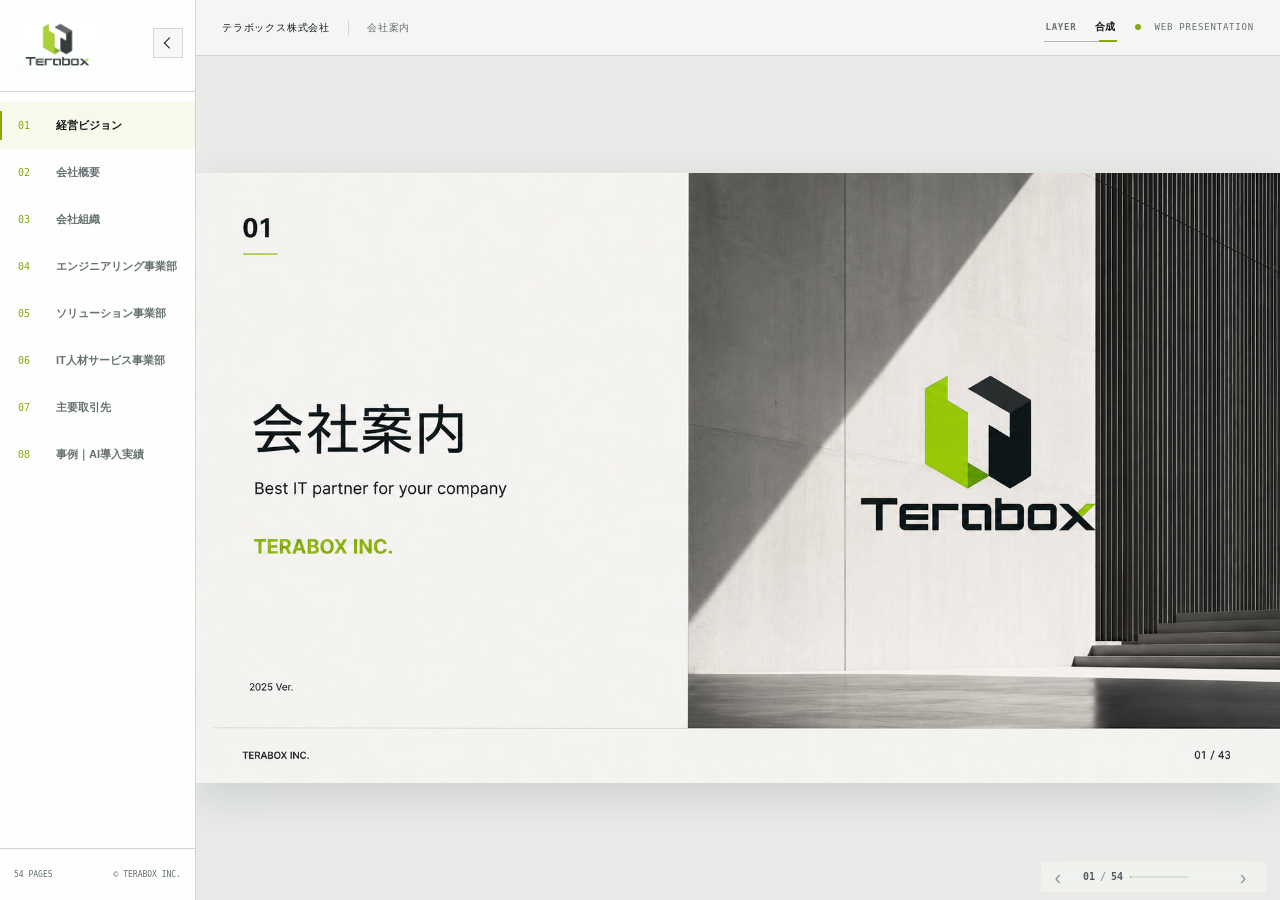
==== commit 72790f96: "Add chapter 08: AI case studies (pages 44-54) - Add chapter8.js / chapter8.css: 11 DOM-only slides (" ====
--- a/index.html
+++ b/index.html
@@ -11,6 +11,7 @@
     <title>テラボックス株式会社｜会社案内</title>
     <link rel="stylesheet" href="./style.css?v=20260828-13" />
     <link rel="stylesheet" href="./fidelity.css?v=20260828-13" />
+    <link rel="stylesheet" href="./chapter8.css?v=20261014-5" />
   </head>
   <body>
     <div class="app" id="app">
@@ -80,6 +81,7 @@
     </div>
 
     <noscript>このプレゼンテーションの表示には JavaScript が必要です。</noscript>
-    <script src="./app.js?v=20260828-13" defer></script>
+    <script src="./chapter8.js?v=20261014-4" defer></script>
+    <script src="./app.js?v=20261014-2" defer></script>
   </body>
 </html>
--- a/chapter8.css
+++ b/chapter8.css
@@ -0,0 +1,933 @@
+/*
+ * Chapter 08 — 事例｜AI導入実績
+ * 基準画像を持たない、HTML/CSS だけで構成するページ(p.44–54)。
+ * 1600 × 900 ステージ上で読める文字サイズ(本文 17〜20px)を使う。
+ */
+
+.slide.c8 {
+  padding: 42px 54px 60px;
+}
+
+.c8 .slide__number {
+  font-size: 28px;
+}
+
+.c8 .slide__eyebrow {
+  font-size: 13px;
+  letter-spacing: 0.08em;
+}
+
+.c8 .slide__title {
+  margin-top: 6px;
+  max-width: 1480px;
+  font-size: 38px;
+  line-height: 1.25;
+}
+
+.c8 .slide__lead {
+  max-width: 1400px;
+  margin-top: 6px;
+  color: var(--muted);
+  font-size: 18px;
+  line-height: 1.6;
+}
+
+.c8 .slide__footer {
+  font-size: 12px;
+}
+
+.c8-body {
+  position: relative;
+  z-index: 2;
+  margin-top: 14px;
+}
+
+.c8-label {
+  margin-bottom: 12px;
+  color: var(--lime-deep);
+  font: 700 14px/1.3 var(--font-en);
+  letter-spacing: 0.1em;
+}
+
+.c8-label--spaced {
+  margin-top: 26px;
+}
+
+.c8-note {
+  margin: 14px 0 0;
+  color: var(--muted);
+  font-size: 14px;
+  line-height: 1.6;
+}
+
+/* ---------- status badge ---------- */
+.c8-badge {
+  display: inline-block;
+  padding: 5px 12px;
+  border: 1px solid var(--line-strong);
+  color: var(--ink);
+  font-size: 15px;
+  font-weight: 700;
+  line-height: 1.35;
+}
+
+.c8-badge--live {
+  border-color: var(--lime-deep);
+  background: var(--lime);
+}
+
+.c8-badge--poc {
+  border-color: var(--ink);
+}
+
+.c8-badge--prep {
+  border-color: var(--lime-deep);
+  color: #4d6608;
+}
+
+.c8-badge--design {
+  color: var(--muted);
+}
+
+/* ---------- table ---------- */
+.c8-table {
+  width: 100%;
+  border-collapse: collapse;
+  font-size: 18px;
+  line-height: 1.55;
+}
+
+.c8-table th,
+.c8-table td {
+  padding: 11px 16px;
+  border-bottom: 1px solid var(--line);
+  text-align: left;
+  vertical-align: top;
+}
+
+.c8-table thead th {
+  border-bottom: 2px solid var(--ink);
+  color: var(--ink);
+  font-size: 20px;
+  font-weight: 750;
+}
+
+.c8-table thead th small {
+  display: block;
+  margin-top: 3px;
+  color: var(--lime-deep);
+  font-size: 14px;
+  font-weight: 700;
+  letter-spacing: 0.04em;
+}
+
+.c8-table tbody th {
+  width: 150px;
+  color: var(--lime-deep);
+  font-size: 16px;
+  font-weight: 750;
+  letter-spacing: 0.04em;
+  white-space: nowrap;
+}
+
+.c8-table--summary tbody td {
+  width: 24%;
+}
+
+.c8-table--summary strong {
+  font-size: 21px;
+}
+
+.c8-table--compact {
+  font-size: 17px;
+}
+
+.c8-table--compact th,
+.c8-table--compact td {
+  padding: 8px 14px;
+}
+
+.c8-table--matrix th,
+.c8-table--matrix td {
+  padding-top: 8px;
+  padding-bottom: 8px;
+}
+
+.c8-table--matrix tbody th {
+  width: 240px;
+  color: var(--ink);
+  font-size: 18px;
+  white-space: normal;
+}
+
+.c8-table--matrix tbody td:nth-child(2) {
+  color: var(--muted);
+  font-size: 17px;
+}
+
+.c8-table--matrix td:nth-child(n + 3),
+.c8-table--matrix thead th:nth-child(n + 3) {
+  text-align: center;
+}
+
+.c8-dot {
+  color: var(--lime-deep);
+  font-size: 26px;
+  line-height: 1;
+}
+
+.c8-dot--future {
+  color: var(--muted);
+}
+
+/* ---------- AS-IS / TO-BE ---------- */
+.c8-at {
+  display: grid;
+  grid-template-columns: 1fr 64px 1fr;
+  align-items: stretch;
+}
+
+.c8-panel {
+  padding: 14px 26px 14px;
+  border-top: 3px solid var(--line-strong);
+  background: rgba(255, 255, 255, 0.55);
+}
+
+.c8-panel--tobe {
+  border-top-color: var(--lime-deep);
+  background: #fff;
+  box-shadow: 0 10px 30px rgba(16, 23, 24, 0.06);
+}
+
+.c8-panel__tag {
+  color: var(--muted);
+  font: 700 14px/1 var(--font-mono);
+  letter-spacing: 0.12em;
+}
+
+.c8-panel--tobe .c8-panel__tag {
+  color: var(--lime-deep);
+}
+
+.c8-panel h3 {
+  margin: 8px 0 12px;
+  font-size: 23px;
+  line-height: 1.4;
+}
+
+.c8-arrow {
+  display: grid;
+  place-items: center;
+  color: var(--lime-deep);
+  font-size: 36px;
+}
+
+.c8-arrow--down {
+  height: 30px;
+  font-size: 30px;
+}
+
+.c8-split--even .c8-panel {
+  padding: 12px 22px 12px;
+}
+
+.c8-split--even .c8-panel h3 {
+  margin: 6px 0 8px;
+  font-size: 21px;
+}
+
+.c8-split--even .c8-list {
+  gap: 4px;
+  font-size: 17px;
+  line-height: 1.5;
+}
+
+.c8-steps {
+  display: grid;
+  margin: 0;
+  padding: 0;
+  list-style: none;
+}
+
+.c8-steps li {
+  display: grid;
+  grid-template-columns: 38px 1fr;
+  align-items: start;
+  padding: 6px 0;
+  border-bottom: 1px solid var(--line);
+  font-size: 18px;
+  line-height: 1.5;
+}
+
+.c8-steps li:last-child {
+  border-bottom: 0;
+}
+
+.c8-steps b {
+  color: var(--muted);
+  font: 700 15px/27px var(--font-mono);
+}
+
+.c8-panel--tobe .c8-steps b {
+  color: var(--lime-deep);
+}
+
+.c8-list {
+  display: grid;
+  gap: 9px;
+  margin: 0;
+  padding: 0;
+  list-style: none;
+  font-size: 18px;
+  line-height: 1.55;
+}
+
+.c8-list li {
+  position: relative;
+  padding-left: 22px;
+}
+
+.c8-list li::before {
+  content: "";
+  position: absolute;
+  left: 0;
+  top: 0.72em;
+  width: 10px;
+  height: 2px;
+  background: var(--lime-deep);
+}
+
+.c8-list--out li::before {
+  background: var(--muted);
+}
+
+.c8-list--check li::before {
+  top: 0.45em;
+  width: 10px;
+  height: 10px;
+  background: var(--lime-deep);
+}
+
+.c8-shifts {
+  display: grid;
+  grid-template-columns: repeat(3, 1fr);
+  gap: 22px;
+  margin-top: 14px;
+}
+
+.c8-shifts > div {
+  padding: 10px 16px;
+  border-top: 2px solid var(--ink);
+  font-size: 18px;
+  line-height: 1.55;
+}
+
+.c8-shifts small {
+  display: block;
+  margin-bottom: 4px;
+  color: var(--lime-deep);
+  font: 700 14px/1.3 var(--font-en);
+  letter-spacing: 0.06em;
+}
+
+/* ---------- split layout ---------- */
+.c8-split {
+  display: grid;
+  grid-template-columns: 1.55fr 1fr;
+  gap: 54px;
+}
+
+.c8-split--even {
+  grid-template-columns: 1fr 1fr;
+  gap: 48px;
+}
+
+.c8-side-note {
+  margin: 10px 0 0;
+  color: var(--muted);
+  font-size: 15px;
+  line-height: 1.6;
+}
+
+.c8-kpi {
+  padding: 14px 0 12px;
+  border-top: 1px solid var(--line-strong);
+}
+
+.c8-kpi__value {
+  display: flex;
+  align-items: baseline;
+  gap: 4px;
+  font-family: var(--font-en);
+  font-weight: 800;
+  letter-spacing: -0.03em;
+}
+
+.c8-kpi__value span {
+  font-size: 72px;
+  line-height: 1;
+}
+
+.c8-kpi__value i {
+  color: var(--muted);
+  font-size: 30px;
+  font-style: normal;
+}
+
+.c8-kpi__value em {
+  margin: 0 14px;
+  color: var(--lime-deep);
+  font-size: 44px;
+  font-style: normal;
+}
+
+.c8-kpi__text {
+  margin-top: 8px;
+  font-size: 19px;
+  font-weight: 700;
+}
+
+.c8-kpi__text small {
+  display: block;
+  margin-top: 4px;
+  color: var(--muted);
+  font-size: 15px;
+  font-weight: 400;
+  line-height: 1.6;
+}
+
+/* ---------- timeline ---------- */
+.c8-timeline {
+  display: grid;
+  grid-template-columns: repeat(5, 1fr);
+  border-top: 2px solid var(--ink);
+}
+
+.c8-timeline > div {
+  padding: 14px 10px 0 0;
+  font-size: 17px;
+  line-height: 1.45;
+}
+
+.c8-timeline b {
+  display: block;
+  margin-bottom: 4px;
+  color: var(--lime-deep);
+  font: 700 15px/1.3 var(--font-mono);
+}
+
+.c8-timeline small {
+  display: block;
+  margin-top: 3px;
+  color: var(--muted);
+  font-size: 13px;
+  line-height: 1.4;
+}
+
+/* ---------- process (p.46) ---------- */
+.c8-phases {
+  display: grid;
+  grid-template-columns: 3fr 3fr 3fr;
+  gap: 6px;
+  margin-bottom: 8px;
+}
+
+.c8-phase {
+  padding: 8px 14px;
+  background: var(--ink);
+  color: #fff;
+  font-size: 16px;
+  font-weight: 700;
+  letter-spacing: 0.08em;
+}
+
+.c8-phase--2 {
+  background: #2b3638;
+}
+
+.c8-phase--3 {
+  background: var(--lime-deep);
+}
+
+.c8-process {
+  display: grid;
+  grid-template-columns: repeat(9, 1fr);
+  gap: 6px;
+}
+
+.c8-process__step {
+  display: grid;
+  min-height: 98px;
+  padding: 12px 10px;
+  border-top: 3px solid var(--lime-deep);
+  background: #fff;
+  align-content: start;
+  gap: 8px;
+}
+
+.c8-process__step b {
+  color: var(--lime-deep);
+  font: 700 18px/1 var(--font-mono);
+}
+
+.c8-process__step span {
+  font-size: 17px;
+  font-weight: 750;
+  line-height: 1.35;
+}
+
+.c8-process__ai {
+  min-height: 188px;
+  margin-top: 6px;
+  padding: 12px 10px;
+  background: rgba(255, 255, 255, 0.55);
+  border-bottom: 1px solid var(--line);
+  font-size: 15px;
+  line-height: 1.55;
+}
+
+.c8-process__ai em {
+  display: block;
+  margin-bottom: 6px;
+  color: var(--lime-deep);
+  font: 700 12px/1 var(--font-en);
+  font-style: normal;
+  letter-spacing: 0.1em;
+}
+
+.c8-principles {
+  display: grid;
+  grid-template-columns: repeat(3, 1fr);
+  gap: 22px;
+  margin-top: 22px;
+}
+
+.c8-principles > div {
+  display: grid;
+  grid-template-columns: 40px 1fr;
+  padding-top: 14px;
+  border-top: 2px solid var(--ink);
+}
+
+.c8-principles b {
+  color: var(--lime-deep);
+  font: 700 18px/1.5 var(--font-mono);
+}
+
+.c8-principles span {
+  font-size: 19px;
+  font-weight: 750;
+  line-height: 1.5;
+}
+
+.c8-principles small {
+  display: block;
+  margin-top: 2px;
+  color: var(--muted);
+  font-size: 15px;
+  font-weight: 400;
+}
+
+/* ---------- Azure architecture (p.50) ---------- */
+.c8-auth {
+  display: grid;
+  grid-template-columns: 1fr 260px 1fr;
+  align-items: center;
+  margin-bottom: 18px;
+}
+
+.c8-auth > div:not(.c8-auth__link) {
+  padding: 14px 22px;
+  border-top: 3px solid var(--ink);
+  background: #fff;
+}
+
+.c8-auth small {
+  display: block;
+  color: var(--lime-deep);
+  font: 700 13px/1.3 var(--font-en);
+  letter-spacing: 0.08em;
+}
+
+.c8-auth b {
+  font-size: 22px;
+}
+
+.c8-auth__link {
+  position: relative;
+  text-align: center;
+  font-size: 16px;
+  font-weight: 700;
+  line-height: 1.4;
+}
+
+.c8-auth__link::before {
+  content: "";
+  display: block;
+  height: 2px;
+  margin-bottom: 8px;
+  background: var(--lime-deep);
+}
+
+.c8-auth__link span {
+  color: var(--muted);
+  font-size: 14px;
+  font-weight: 400;
+}
+
+.c8-zones {
+  display: grid;
+  grid-template-columns: 1fr 96px 0.55fr;
+  align-items: stretch;
+}
+
+.c8-zone {
+  padding: 16px 18px 18px;
+  border: 1px solid var(--line-strong);
+  background: rgba(255, 255, 255, 0.5);
+}
+
+.c8-zone--ai {
+  border-color: var(--lime-deep);
+  background: rgba(182, 214, 47, 0.1);
+}
+
+.c8-zone__title {
+  margin-bottom: 14px;
+  font: 700 14px/1.4 var(--font-en);
+  letter-spacing: 0.08em;
+}
+
+.c8-zone__title span {
+  display: block;
+  color: var(--muted);
+  font-family: var(--font-jp);
+  font-weight: 400;
+  letter-spacing: 0.02em;
+}
+
+.c8-nodes,
+.c8-chain {
+  display: grid;
+  gap: 10px;
+}
+
+.c8-nodes {
+  grid-template-columns: repeat(5, 1fr);
+}
+
+.c8-chain {
+  grid-template-columns: repeat(3, 1fr);
+}
+
+.c8-node {
+  display: grid;
+  min-height: 190px;
+  padding: 12px 12px 10px;
+  border-top: 2px solid var(--ink);
+  background: #fff;
+  align-content: start;
+  gap: 6px;
+}
+
+.c8-node small {
+  color: var(--lime-deep);
+  font: 700 13px/1.3 var(--font-en);
+  letter-spacing: 0.04em;
+}
+
+.c8-node b {
+  font-size: 16px;
+  line-height: 1.45;
+}
+
+.c8-node i {
+  align-self: end;
+  color: var(--muted);
+  font: 600 13px/1.3 var(--font-en);
+  font-style: normal;
+}
+
+.c8-zones__arrow {
+  display: grid;
+  place-items: center;
+  align-content: center;
+  color: var(--lime-deep);
+  font-size: 34px;
+  text-align: center;
+}
+
+.c8-zones__arrow span {
+  color: var(--muted);
+  font-size: 14px;
+  line-height: 1.4;
+}
+
+.c8-keys {
+  display: grid;
+  grid-template-columns: repeat(3, 1fr);
+  gap: 22px;
+  margin-top: 20px;
+}
+
+.c8-keys > div {
+  padding-top: 12px;
+  border-top: 2px solid var(--ink);
+  font-size: 17px;
+  line-height: 1.6;
+}
+
+.c8-keys b {
+  display: block;
+  color: var(--lime-deep);
+  font-size: 15px;
+  letter-spacing: 0.06em;
+}
+
+/* ---------- case C ---------- */
+.c8-at--compact {
+  grid-template-columns: 0.8fr 64px 1.2fr;
+}
+
+.c8-mini-flow {
+  display: grid;
+  grid-template-columns: repeat(4, 1fr);
+  gap: 12px;
+}
+
+.c8-mini-flow > div {
+  padding: 12px 12px 14px;
+  border-top: 2px solid var(--lime-deep);
+  background: rgba(247, 248, 245, 0.9);
+  font-size: 17px;
+  line-height: 1.5;
+}
+
+.c8-mini-flow b {
+  display: block;
+  margin-bottom: 6px;
+  color: var(--lime-deep);
+  font: 700 15px/1 var(--font-mono);
+}
+
+.c8-scope {
+  margin-top: 14px;
+  border-top: 2px solid var(--ink);
+}
+
+.c8-scope__head {
+  display: flex;
+  align-items: baseline;
+  justify-content: space-between;
+  padding: 12px 0;
+  font-size: 22px;
+  font-weight: 750;
+}
+
+.c8-scope__head span {
+  color: var(--lime-deep);
+  font-size: 17px;
+}
+
+.c8-scope__cols {
+  display: grid;
+  grid-template-columns: 1.1fr 1fr;
+  gap: 54px;
+}
+
+.c8-scope h4,
+.c8-guard h4 {
+  margin: 0 0 10px;
+  color: var(--muted);
+  font-size: 16px;
+  letter-spacing: 0.08em;
+}
+
+/* ---------- case C architecture ---------- */
+.c8-stack {
+  display: grid;
+  grid-template-columns: 1fr 44px 1fr 44px 1.15fr 44px 1fr;
+  align-items: stretch;
+}
+
+.c8-stack__item {
+  display: grid;
+  min-height: 250px;
+  padding: 18px 18px 16px;
+  border-top: 3px solid var(--ink);
+  background: #fff;
+  align-content: start;
+  gap: 8px;
+}
+
+.c8-stack__item--ai {
+  border-top-color: var(--lime-deep);
+  background: rgba(182, 214, 47, 0.12);
+}
+
+.c8-stack__item small {
+  color: var(--lime-deep);
+  font-size: 15px;
+  font-weight: 700;
+}
+
+.c8-stack__item b {
+  font-size: 21px;
+  line-height: 1.45;
+}
+
+.c8-stack__item i {
+  color: var(--ink-2);
+  font: 700 17px/1.4 var(--font-en);
+  font-style: normal;
+}
+
+.c8-stack__item em {
+  color: var(--muted);
+  font-size: 15px;
+  font-style: normal;
+}
+
+.c8-stack__arrow {
+  display: grid;
+  place-items: center;
+  color: var(--lime-deep);
+  font-size: 30px;
+}
+
+.c8-next {
+  display: grid;
+  grid-template-columns: 150px 1fr 1fr;
+  align-items: center;
+  gap: 22px;
+  margin-top: 22px;
+  padding: 16px 20px;
+  border: 1px dashed var(--line-strong);
+  font-size: 18px;
+}
+
+.c8-next > span {
+  color: var(--muted);
+  font: 700 14px/1 var(--font-en);
+  letter-spacing: 0.1em;
+}
+
+.c8-guard {
+  margin-top: 24px;
+  padding-top: 14px;
+  border-top: 2px solid var(--ink);
+}
+
+.c8-guard__cols {
+  display: grid;
+  grid-template-columns: repeat(3, 1fr);
+  gap: 22px;
+}
+
+.c8-guard__cols > div {
+  display: grid;
+  grid-template-columns: 38px 1fr;
+  font-size: 18px;
+  line-height: 1.55;
+}
+
+.c8-guard__cols b {
+  color: var(--lime-deep);
+  font: 700 16px/1.7 var(--font-mono);
+}
+
+/* ---------- proposal ---------- */
+.c8-themes {
+  display: grid;
+  grid-template-columns: repeat(2, 1fr);
+  gap: 26px 54px;
+}
+
+.c8-themes section {
+  display: grid;
+  grid-template-columns: 52px 1fr;
+  padding-top: 16px;
+  border-top: 2px solid var(--ink);
+}
+
+.c8-themes b {
+  grid-row: 1 / span 2;
+  color: var(--lime-deep);
+  font: 700 22px/1.4 var(--font-mono);
+}
+
+.c8-themes h3 {
+  margin: 0 0 8px;
+  font-size: 22px;
+  line-height: 1.45;
+}
+
+.c8-themes p {
+  margin: 0;
+  color: var(--muted);
+  font-size: 17px;
+  line-height: 1.7;
+}
+
+.c8-nextsteps {
+  margin-top: 38px;
+  padding-top: 18px;
+  border-top: 1px solid var(--line-strong);
+}
+
+.c8-nextsteps__flow {
+  display: grid;
+  grid-template-columns: 1fr 48px 1fr 48px 1fr;
+  align-items: stretch;
+}
+
+.c8-nextsteps__flow > div {
+  padding: 18px 22px;
+  border-top: 3px solid var(--lime-deep);
+  background: #fff;
+  font-size: 21px;
+  font-weight: 750;
+}
+
+.c8-nextsteps__flow b {
+  display: block;
+  margin-bottom: 6px;
+  color: var(--lime-deep);
+  font: 700 16px/1 var(--font-mono);
+}
+
+.c8-nextsteps__flow > span {
+  display: grid;
+  place-items: center;
+  color: var(--lime-deep);
+  font-size: 30px;
+}
+
+/* ---------- takeaway (各ページ下部のまとめ) ---------- */
+.c8-takeaway {
+  position: absolute;
+  z-index: 3;
+  left: 54px;
+  right: 54px;
+  bottom: 52px;
+  display: grid;
+  grid-template-columns: 92px 1fr;
+  align-items: center;
+  padding: 10px 24px 10px 0;
+  border-left: 4px solid var(--lime-deep);
+  background: rgba(255, 255, 255, 0.85);
+}
+
+.c8-takeaway span {
+  padding-left: 20px;
+  color: var(--lime-deep);
+  font: 700 14px/1 var(--font-mono);
+  letter-spacing: 0.14em;
+}
+
+.c8-takeaway p {
+  margin: 0;
+  font-size: 18px;
+  font-weight: 700;
+  line-height: 1.6;
+}
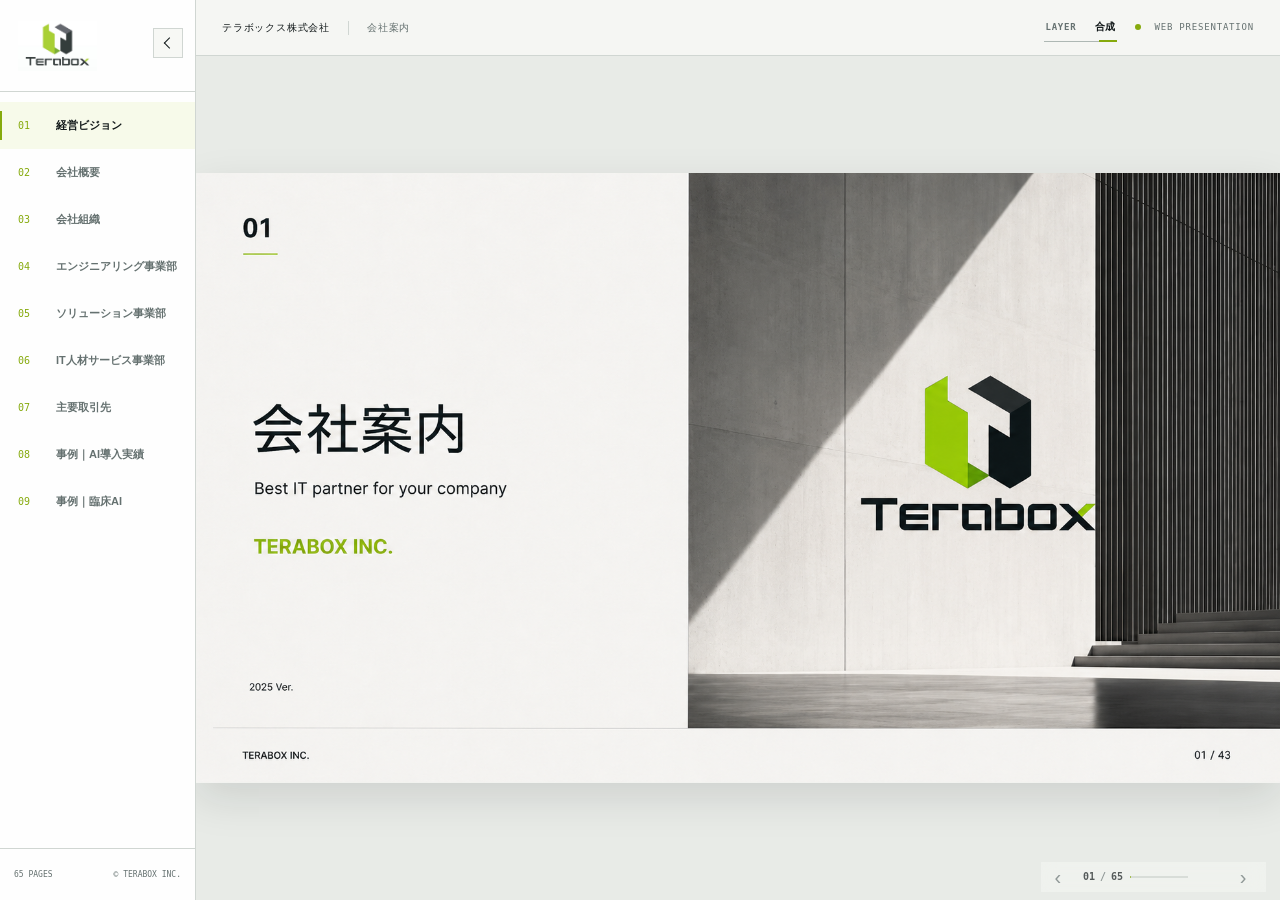
==== commit 2828f050: "Add chapter 09 clinical AI case with Japanese dubbed video embed. Ship the playable H.264/AAC asset " ====
--- a/index.html
+++ b/index.html
@@ -12,6 +12,7 @@
     <link rel="stylesheet" href="./style.css?v=20260828-13" />
     <link rel="stylesheet" href="./fidelity.css?v=20260828-13" />
     <link rel="stylesheet" href="./chapter8.css?v=20261014-5" />
+    <link rel="stylesheet" href="./chapter9.css?v=20261019-3" />
   </head>
   <body>
     <div class="app" id="app">
@@ -82,6 +83,7 @@
 
     <noscript>このプレゼンテーションの表示には JavaScript が必要です。</noscript>
     <script src="./chapter8.js?v=20261014-4" defer></script>
-    <script src="./app.js?v=20261014-2" defer></script>
+    <script src="./chapter9.js?v=20261019-3" defer></script>
+    <script src="./app.js?v=20261019-1" defer></script>
   </body>
 </html>
--- a/chapter9.css
+++ b/chapter9.css
@@ -0,0 +1,126 @@
+/*
+ * Chapter 09 — 事例｜臨床AI (p.55–65)
+ * レイアウト基盤は chapter8.css の c8 デザインシステムを再利用。
+ */
+
+/* ---------- native 5-step (p.58) ---------- */
+.c9-steps {
+  display: grid;
+  grid-template-columns: repeat(5, 1fr);
+  gap: 12px;
+  margin-top: 4px;
+}
+
+.c9-step {
+  min-height: 280px;
+  padding: 20px 16px 18px;
+  border: 1px solid var(--line);
+  background: #fff;
+  display: flex;
+  flex-direction: column;
+}
+
+.c9-step--accent {
+  background: var(--ink);
+  border-color: var(--ink);
+  color: #fff;
+}
+
+.c9-step__num {
+  color: var(--lime-deep);
+  font: 800 13px/1 var(--font-en);
+  letter-spacing: 0.12em;
+}
+
+.c9-step--accent .c9-step__num {
+  color: var(--lime);
+}
+
+.c9-step h3 {
+  margin: 16px 0 10px;
+  font-size: 22px;
+  line-height: 1.3;
+  letter-spacing: -0.02em;
+}
+
+.c9-step p {
+  margin: 0;
+  color: var(--muted);
+  font-size: 14px;
+  line-height: 1.55;
+}
+
+.c9-step--accent p {
+  color: #d7dedf;
+}
+
+.c9-step span {
+  margin-top: auto;
+  padding-top: 14px;
+  border-top: 1px solid var(--line);
+  color: var(--ink);
+  font: 700 12px/1 var(--font-en);
+  letter-spacing: 0.1em;
+}
+
+.c9-step--accent span {
+  border-top-color: rgba(255, 255, 255, 0.18);
+  color: var(--lime);
+}
+
+.slide.c8[data-slide="58"] .c8-principles {
+  margin-top: 16px;
+}
+
+.slide.c8[data-slide="58"] .c8-principles span {
+  font-size: 15px;
+  line-height: 1.4;
+}
+
+.slide.c8[data-slide="58"] .c8-principles small {
+  font-size: 12px;
+}
+
+/* ---------- embedded demo video (p.59) ---------- */
+.c9-video {
+  margin-top: 2px;
+  border: 1px solid var(--line);
+  background: #101416;
+  overflow: hidden;
+}
+
+.c9-video video {
+  display: block;
+  width: 100%;
+  height: 520px;
+  object-fit: contain;
+  background: #101416;
+}
+
+.c9-video__meta {
+  display: grid;
+  grid-template-columns: 1fr 1fr;
+  gap: 12px;
+  padding: 12px 16px;
+  background: #fff;
+  border-top: 1px solid var(--line);
+  color: var(--muted);
+  font-size: 14px;
+  line-height: 1.45;
+}
+
+.c9-video__meta b {
+  display: inline-block;
+  margin-right: 8px;
+  color: var(--lime-deep);
+  font-size: 12px;
+  letter-spacing: 0.08em;
+}
+
+.slide.c8[data-slide="59"] .c8-body {
+  padding-bottom: 8px;
+}
+
+.slide.c8[data-slide="59"] .c8-takeaway {
+  margin-top: 10px;
+}
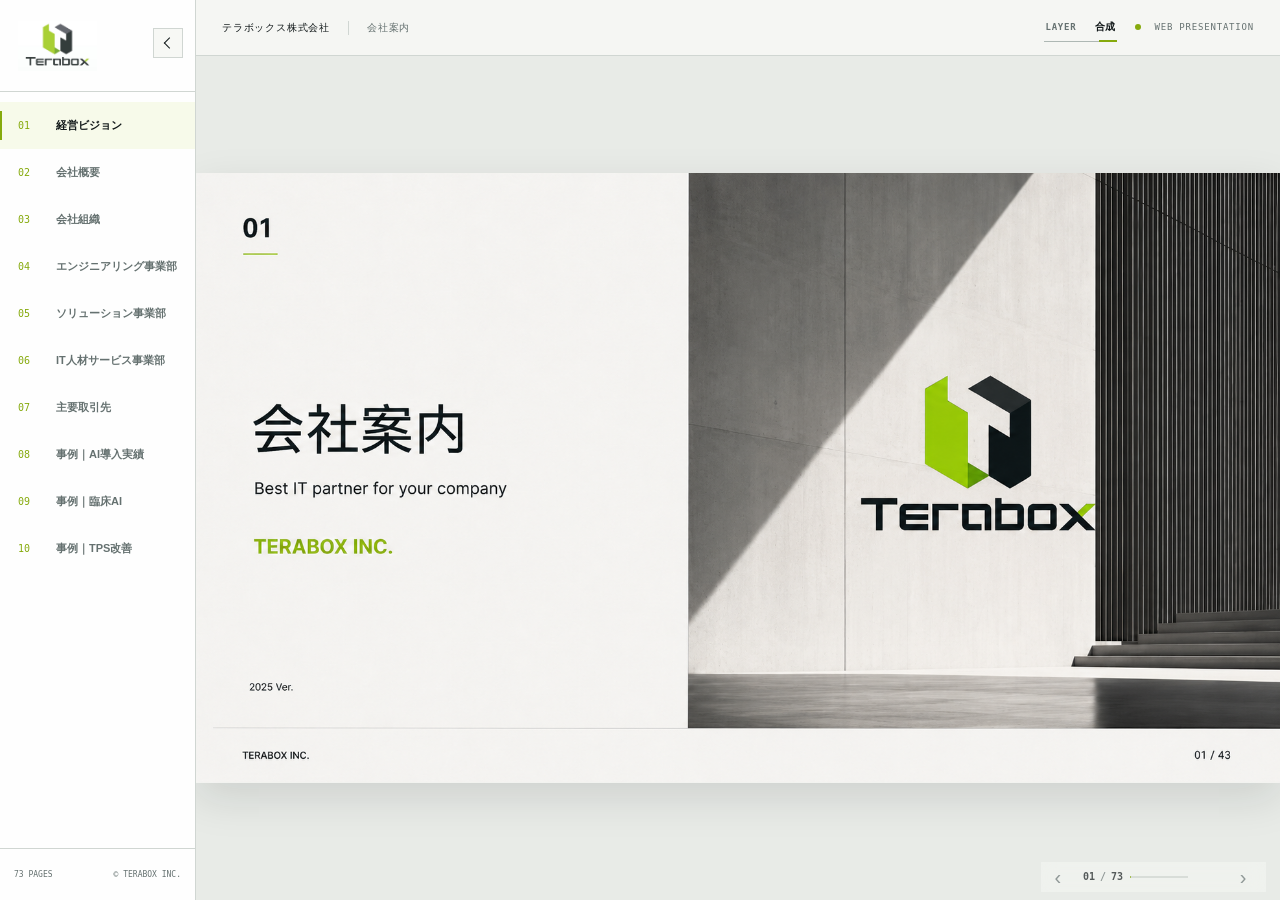
==== commit 4ba2c833: "Add TPS section and case study slides" ====
--- a/index.html
+++ b/index.html
@@ -9,10 +9,11 @@
       content="テラボックス株式会社 会社案内 — HTML Presentation"
     />
     <title>テラボックス株式会社｜会社案内</title>
-    <link rel="stylesheet" href="./style.css?v=20260828-13" />
-    <link rel="stylesheet" href="./fidelity.css?v=20260828-13" />
-    <link rel="stylesheet" href="./chapter8.css?v=20261014-5" />
-    <link rel="stylesheet" href="./chapter9.css?v=20261019-3" />
+    <link rel="stylesheet" href="./style.css?v=20261029-4" />
+    <link rel="stylesheet" href="./fidelity.css?v=20261021-4" />
+    <link rel="stylesheet" href="./chapter8.css?v=20261014-6" />
+    <link rel="stylesheet" href="./chapter9.css?v=20261019-4" />
+    <link rel="stylesheet" href="./TPS/portal/tps.css?v=20261029-7" />
   </head>
   <body>
     <div class="app" id="app">
@@ -82,8 +83,10 @@
     </div>
 
     <noscript>このプレゼンテーションの表示には JavaScript が必要です。</noscript>
-    <script src="./chapter8.js?v=20261014-4" defer></script>
-    <script src="./chapter9.js?v=20261019-3" defer></script>
-    <script src="./app.js?v=20261019-1" defer></script>
+    <script src="./chapter8.js?v=20261029-7" defer></script>
+    <script src="./chapter9.js?v=20261029-8" defer></script>
+    <script src="./TPS/portal/solution-tps.js?v=20261029-8" defer></script>
+    <script src="./TPS/portal/chapter10.js?v=20261029-6" defer></script>
+    <script src="./app.js?v=20261029-7" defer></script>
   </body>
 </html>
--- a/style.css
+++ b/style.css
@@ -574,6 +574,22 @@
   border-bottom: 1px solid var(--line);
 }
 
+.editorial-list__linked {
+  cursor: pointer;
+  transition: background-color 160ms ease;
+}
+
+.editorial-list__linked:hover,
+.editorial-list__linked:focus-visible {
+  background: #f4f8e8;
+}
+
+.editorial-list__linked:focus-visible,
+.agenda__item:focus-visible {
+  outline: 2px solid var(--lime-deep);
+  outline-offset: 3px;
+}
+
 .editorial-list__num {
   color: var(--lime-deep);
   font: 700 26px/1 var(--font-mono);
@@ -854,7 +870,19 @@
   align-items: baseline;
   padding: 15px 0;
   border-top: 1px solid var(--line);
-}
+  border-right: 0;
+  border-bottom: 0;
+  border-left: 0;
+  background: transparent;
+  color: inherit;
+  font: inherit;
+  text-align: left;
+  cursor: pointer;
+  transition: background-color 160ms ease;
+}
+
+.agenda__item:hover,
+.agenda__item:focus-visible { background: #f4f8e8; }
 
 .agenda__item:nth-last-child(-n + 2) {
   border-bottom: 1px solid var(--line);
@@ -1788,27 +1816,37 @@
 }
 
 .logo-wall {
-  margin-top: 30px;
+  margin-top: 22px;
   display: grid;
   grid-template-columns: repeat(4, 1fr);
   align-items: center;
-  gap: 12px 30px;
+  gap: 6px 24px;
 }
 
 .logo-wall__item {
-  height: 82px;
+  min-height: 68px;
+  height: auto;
   display: grid;
   place-items: center;
+  align-content: center;
+  gap: 4px;
+  padding: 6px 8px;
 }
 
 .logo-wall__item img {
   max-width: 100%;
-  max-height: 56px;
+  max-height: 44px;
   object-fit: contain;
 }
 
+.logo-wall__item img[alt="NS Solutions"] {
+  max-height: 58px;
+  transform: scale(1.18);
+  transform-origin: center;
+}
+
 .logo-wall__word {
-  font: 700 22px/1 var(--font-en);
+  font: 700 18px/1 var(--font-en);
   letter-spacing: -0.03em;
 }
 
--- a/fidelity.css
+++ b/fidelity.css
@@ -1854,25 +1854,47 @@
 .logo-wall {
   display: grid;
   grid-template-columns: repeat(4, 1fr);
-  gap: 0 34px;
-  margin-top: 32px;
+  gap: 0 28px;
+  margin-top: 28px;
 }
 
 .logo-wall__item {
-  height: 82px;
-  padding: 16px 22px;
+  min-height: 64px;
+  height: auto;
+  padding: 10px 14px 8px;
   background: transparent;
   border-bottom: 1px solid rgba(208,214,210,.7);
+  display: grid;
+  place-items: center;
+  align-content: center;
+  gap: 3px;
 }
 
 .logo-wall__item img {
   max-width: 100%;
-  max-height: 43px;
+  max-height: 38px;
   filter: none;
 }
 
+.logo-wall__word--toyokanetsu {
+  display: inline-block;
+  max-width: 100%;
+  font-family: "Noto Sans JP", "Hiragino Kaku Gothic ProN", "Yu Gothic", sans-serif;
+  font-size: 15px;
+  font-weight: 700;
+  line-height: 1.25;
+  letter-spacing: 0.035em;
+  white-space: nowrap;
+}
+
+.logo-wall__item img[alt="NS Solutions"] {
+  max-height: 54px;
+  transform: scale(1.2);
+  transform-origin: center;
+}
+
 .logo-wall__word {
-  font-size: 15px;
+  font-size: 14px;
 }
 
 /* Source-alignment pass — src/ is the canonical 43-page reference. */
--- a/TPS/portal/tps.css
+++ b/TPS/portal/tps.css
@@ -0,0 +1,217 @@
+/* TPS source-deck content rendered inside the shared presentation viewer. */
+.c-tps-original > .slide__title {
+  max-width: none;
+  font-size: 40px;
+}
+
+.tps-original-content {
+  max-height: 545px;
+  margin-top: 16px;
+  overflow: auto;
+  color: var(--ink);
+  font-size: 17px;
+  line-height: 1.55;
+}
+
+.tps-original-content .slide-content {
+  overflow: visible;
+  padding-right: 0;
+  color: inherit;
+  font-size: inherit;
+  line-height: inherit;
+}
+
+.tps-original-content p { margin: 0 0 14px; }
+.tps-original-content h3 { margin: 0 0 10px; font-size: 21px; }
+.tps-original-content h4 { margin: 0 0 8px; font-size: 17px; }
+.tps-original-content .grid-2,
+.tps-original-content .grid-3 { display: grid; align-items: start; gap: 16px; }
+.tps-original-content .grid-2 { grid-template-columns: repeat(2, minmax(0, 1fr)); }
+.tps-original-content .grid-3 { grid-template-columns: repeat(3, minmax(0, 1fr)); }
+.tps-original-content .card {
+  min-width: 0;
+  padding: 18px;
+  border: 1px solid var(--line);
+  border-left: 4px solid var(--lime-deep);
+  background: #fff;
+  box-shadow: 0 4px 14px rgba(17, 24, 23, .04);
+}
+.tps-original-content .card h3 { color: var(--ink); }
+.tps-original-content .card p { color: var(--muted); font-size: 16px; }
+.tps-original-content ul.styled-list { margin: 0; padding: 0; list-style: none; }
+.tps-original-content ul.styled-list li { position: relative; margin: 0 0 10px; padding-left: 20px; }
+.tps-original-content ul.styled-list li::before {
+  position: absolute;
+  top: .72em;
+  left: 2px;
+  width: 7px;
+  height: 7px;
+  border-radius: 50%;
+  background: var(--lime-deep);
+  content: "";
+}
+.tps-original-content .bottom-banner {
+  display: flex;
+  align-items: center;
+  gap: 15px;
+  margin-top: 20px;
+  padding: 16px 20px;
+  border-left: 4px solid var(--lime-deep);
+  background: #f1f5e5;
+}
+.tps-original-content .bottom-banner .icon { font-size: 26px; }
+.tps-original-content .bottom-banner p { margin: 0; }
+.tps-original-content table.modern-table { width: 100%; border-collapse: collapse; font-size: 15px; }
+.tps-original-content table.modern-table th,
+.tps-original-content table.modern-table td { padding: 9px 10px; border: 1px solid var(--line); text-align: left; }
+.tps-original-content table.modern-table th { background: #eef2e6; }
+.tps-original-content .kanban-layout { display: grid; grid-template-columns: .9fr 1.1fr; gap: 22px; align-items: center; }
+.tps-original-content .flow-diagram,
+.tps-original-content .digital-label,
+.tps-original-content .decor-chart {
+  padding: 18px;
+  border: 1px solid var(--line);
+  background: #fff;
+}
+.tps-original-content .flow-diagram h4 { color: var(--lime-deep); text-align: center; }
+.tps-original-content .flow-nodes { display: flex; justify-content: space-around; align-items: center; gap: 8px; }
+.tps-original-content .node-box { width: 100px; padding: 12px 8px; border: 1px solid var(--line); background: #f5f6f2; text-align: center; font-weight: 700; }
+.tps-original-content .node-box.kanban { border-color: var(--lime-deep); background: #f4f8e8; }
+.tps-original-content .arrows { color: var(--lime-deep); font-weight: 800; }
+.tps-original-content .flow-desc { padding: 12px; background: #f7f8f5; color: var(--muted); font-size: 14px; }
+.tps-original-content .digital-label { position: relative; max-width: 520px; margin: 0 auto; font-family: var(--font-mono); }
+.tps-original-content .dl-header { display: flex; justify-content: space-between; padding: 8px 12px; border-bottom: 2px solid var(--ink); background: #eef0ed; font-weight: 700; }
+.tps-original-content .dl-body { position: relative; padding: 15px; }
+.tps-original-content .dl-main-content { margin-left: 56px; }
+.tps-original-content .dl-letter-a { position: absolute; top: 10px; left: 12px; color: #d32f2f; font-size: 42px; font-weight: 800; }
+.tps-original-content .dl-number-40 { position: absolute; bottom: 12px; left: 14px; color: #333; font-size: 46px; font-weight: 800; }
+.tps-original-content .dl-row { display: flex; justify-content: space-between; padding: 5px 0; border-bottom: 1px solid #eee; }
+.tps-original-content .anno { position: absolute; z-index: 1; padding: 4px 7px; background: var(--ink); color: white; font-size: 13px; }
+.tps-original-content .anno-1 { top: 32%; right: 0; }
+.tps-original-content .anno-2 { bottom: 28%; left: 0; background: var(--lime); color: var(--ink); }
+.tps-original-content .anno-3 { right: 0; bottom: 12px; }
+
+/* Food-production case: all photographs below are extracted from the supplied PPTX. */
+.tps-summary-slide .slide__title { max-width: 1240px; font-size: 36px; line-height: 1.3; }
+.tps-summary-slide .slide__lead { max-width: 1320px; margin-bottom: 22px; font-size: 17px; line-height: 1.55; }
+.tps-summary { display: grid; gap: 14px; }
+.tps-house { display: grid; gap: 0; max-width: 1180px; margin: 0 auto; width: 100%; }
+.tps-house__roof { display: grid; place-items: end center; height: 122px; color: white; text-align: center; background: var(--ink); clip-path: polygon(5% 100%, 50% 0, 95% 100%); }
+.tps-house__roof > div { display: grid; gap: 3px; padding: 0 12px 10px; }
+.tps-house__roof small { color: #c4d87a; font-size: 12px; letter-spacing: .12em; }
+.tps-house__roof strong { font-size: 23px; line-height: 1.1; }
+.tps-house__roof span { font-size: 13px; }
+.tps-house__roof b { color: #a1c900; }
+.tps-house__pillars { display: grid; grid-template-columns: 1fr 1fr; gap: 16px; padding: 0 6%; }
+.tps-house__pillars section { min-height: 170px; padding: 20px 24px; border: 1px solid var(--line); border-top: 5px solid var(--lime-deep); background: white; }
+.tps-house__pillars small { color: var(--lime-deep); font: 700 11px/1.3 var(--font-en); letter-spacing: .12em; }
+.tps-house__pillars h2 { margin: 8px 0; font-size: 21px; }
+.tps-house__pillars p { margin: 0 0 12px; color: var(--muted); font-size: 14px; line-height: 1.5; }
+.tps-house__pillars section > b { display: inline-block; padding: 6px 9px; background: #f4f8e8; font-size: 12px; }
+.tps-house__foundation { display: flex; justify-content: center; align-items: center; gap: 15px; min-height: 54px; margin: 0 3%; padding: 10px 18px; background: #222827; color: white; }
+.tps-house__foundation b { color: #a1c900; }
+.tps-house__foundation i { color: #a1c900; font-style: normal; }
+.tps-house__foundation span { font-size: 14px; font-weight: 700; }
+.tps-summary__flow { display: flex; justify-content: space-between; align-items: center; gap: 8px; padding: 15px 20px; border: 1px solid var(--line); border-top: 4px solid var(--lime-deep); background: white; }
+.tps-summary__flow > div { display: flex; flex: 1 1 0; min-width: 0; flex-direction: column; align-items: center; gap: 8px; text-align: center; }
+.tps-summary__flow > div b { display: grid; place-items: center; width: 42px; height: 42px; border-radius: 50%; background: var(--ink); color: #a1c900; font: 800 17px/1 var(--font-mono); }
+.tps-summary__flow > div span { font-size: 13px; font-weight: 750; white-space: nowrap; }
+.tps-summary__flow > i { flex: 0 0 auto; color: var(--lime-deep); font-size: 24px; font-style: normal; }
+.tps-summary__goal { display: flex; justify-content: center; align-items: center; gap: 17px; padding: 10px 14px; background: #f4f8e8; }
+.tps-summary__goal strong { color: var(--lime-deep); font-size: 14px; }
+.tps-summary__goal span { font-size: 15px; font-weight: 750; }
+.tps-summary__goal i { color: var(--muted); font-style: normal; }
+.tps-summary__goal b { color: var(--lime-deep); font-size: 18px; }
+.tps-summary__pillar { display: grid; grid-template-columns: 54px 1fr; align-items: start; gap: 12px 18px; padding: 20px 22px; border: 1px solid var(--line); border-top: 4px solid var(--lime-deep); background: white; }
+.tps-summary__index { color: #d1d7ce; font: 800 36px/1 var(--font-mono); }
+.tps-summary__pillar small,
+.tps-summary__steps small { color: var(--lime-deep); font: 700 11px/1.3 var(--font-en); letter-spacing: .12em; }
+.tps-summary__pillar h2 { margin: 5px 0 6px; font-size: 23px; }
+.tps-summary__pillar p { margin: 0; color: var(--muted); font-size: 15px; line-height: 1.55; }
+.tps-summary__pillar ul { grid-column: 2; display: flex; flex-wrap: wrap; gap: 8px; margin: 0; padding: 0; list-style: none; }
+.tps-summary__pillar li { padding: 6px 10px; background: #f4f8e8; font-size: 13px; font-weight: 700; }
+.tps-summary__foundation,
+.tps-summary__cycle { display: flex; justify-content: center; align-items: center; gap: 15px; padding: 14px 18px; background: #222827; color: white; }
+.tps-summary__foundation b { color: #a1c900; }
+.tps-summary__foundation i,
+.tps-summary__cycle i { color: #a1c900; font-style: normal; font-size: 18px; }
+.tps-summary__foundation span { font-size: 15px; font-weight: 700; }
+.tps-summary__note { margin: 0; padding-left: 12px; border-left: 3px solid var(--lime-deep); color: var(--muted); font-size: 13px; line-height: 1.5; }
+.tps-summary--practice { gap: 16px; }
+.tps-summary__steps { display: grid; grid-template-columns: repeat(3, minmax(0, 1fr)); gap: 12px; }
+.tps-summary__steps article { min-height: 155px; padding: 15px 17px; border: 1px solid var(--line); background: white; }
+.tps-summary__steps article > b { display: block; margin-bottom: 8px; color: var(--lime-deep); font: 800 24px/1 var(--font-mono); }
+.tps-summary__steps h2 { margin: 5px 0; font-size: 17px; }
+.tps-summary__steps p { margin: 0; color: var(--muted); font-size: 13px; line-height: 1.5; }
+.tps-summary__cycle { gap: 12px; padding: 12px; }
+.tps-summary__cycle strong { font-size: 14px; }
+
+.c10-story .c8-body { margin-top: 4px; }
+.c10-photo { min-width: 0; margin: 0; overflow: hidden; border: 1px solid var(--line); background: white; }
+.c10-photo img { display: block; width: 100%; height: 100%; max-height: 100%; object-fit: cover; }
+.c10-photo figcaption { padding: 5px 8px; color: var(--muted); font-size: 11px; line-height: 1.35; }
+.c10-story-overview { display: grid; grid-template-columns: 38% 1fr; gap: 20px; align-items: stretch; }
+.c10-story-overview > .c10-photo { height: 315px; }
+.c10-story .c10-case-at { grid-template-columns: 1fr 36px 1fr; gap: 10px; }
+.c10-story .c10-case-at section { padding: 18px; }
+.c10-story .c10-case-at h2 { margin: 8px 0; font-size: 21px; }
+.c10-story .c10-case-at ul { margin: 0; padding-left: 18px; }
+.c10-story .c10-case-at li { margin: 8px 0; font-size: 15px; line-height: 1.45; }
+.c10-standard-work { display: grid; grid-template-columns: 38% 1fr; gap: 20px; height: 355px; }
+.c10-standard-work__photos { display: grid; grid-template-columns: 1fr 1fr; grid-template-rows: 1fr 1fr; gap: 8px; min-height: 0; }
+.c10-standard-work__photos .c10-photo { min-height: 0; }
+.c10-standard-work__photos .c10-photo:last-child { grid-column: 1 / -1; }
+.c10-standard-work__steps { display: grid; grid-template-rows: repeat(5, 1fr); border-top: 1px solid var(--line); }
+.c10-standard-work__steps > div { display: grid; grid-template-columns: 42px 1fr 58px; align-items: center; gap: 8px; padding: 7px 10px; border-bottom: 1px solid var(--line); background: white; }
+.c10-standard-work__steps b { color: var(--lime-deep); font-size: 19px; }
+.c10-standard-work__steps span { font-size: 15px; line-height: 1.4; }
+.c10-standard-work__steps strong { color: var(--lime-deep); text-align: right; white-space: nowrap; }
+.c10-before-after { display: grid; grid-template-columns: 1fr 45px 1fr; gap: 12px; align-items: stretch; }
+.c10-before-after > section { padding: 16px; border: 1px solid var(--line); border-top: 4px solid #818987; background: white; }
+.c10-before-after > section.is-to { border-top-color: var(--lime-deep); background: #f4f8e8; }
+.c10-before-after > b { display: grid; place-items: center; color: var(--lime-deep); font-size: 32px; }
+.c10-before-after small,
+.c10-layout-result__metrics small { color: var(--lime-deep); font-weight: 800; letter-spacing: .12em; }
+.c10-before-after h2 { margin: 6px 0 12px; font-size: 20px; }
+.c10-before-after .c10-photo { height: 230px; }
+.c10-before-after p { margin: 8px 0 0; color: var(--muted); font-size: 14px; }
+.c10-layout-result { display: grid; grid-template-columns: .9fr 1.1fr; gap: 18px; height: 230px; }
+.c10-layout-result__metrics { display: grid; grid-template-rows: 1fr 1fr auto; gap: 6px; }
+.c10-layout-result__metrics article { display: grid; grid-template-columns: 1fr auto; align-items: center; gap: 4px 12px; padding: 9px 13px; border: 1px solid var(--line); border-left: 4px solid var(--lime-deep); background: white; }
+.c10-layout-result__metrics article small { grid-column: 1 / -1; font-size: 12px; letter-spacing: .03em; }
+.c10-layout-result__metrics article strong { font-size: 24px; white-space: nowrap; }
+.c10-layout-result__metrics article span { color: var(--muted); font-size: 12px; }
+.c10-layout-result__metrics > p { margin: 0; color: var(--muted); font-size: 11px; line-height: 1.4; }
+.c10-layout-result__photos { display: grid; grid-template-columns: 1fr 1fr; gap: 10px; min-height: 0; }
+.c10-layout-result__photos .c10-photo { min-height: 0; }
+.c10-story .c10-case-cards { display: grid; grid-template-columns: repeat(4, 1fr); gap: 10px; margin-top: 14px; }
+.c10-story .c10-case-cards article { padding: 12px; }
+.c10-story .c10-case-cards b { font-size: 13px; }
+.c10-story .c10-case-cards h3 { margin: 4px 0; font-size: 15px; }
+.c10-story .c10-case-cards p { margin: 0; font-size: 12px; line-height: 1.45; }
+
+@media (max-width: 980px) {
+  .tps-house__pillars { padding: 0 2%; gap: 10px; }
+  .tps-house__pillars section { padding: 16px; }
+  .tps-summary__flow { display: grid; grid-template-columns: repeat(6, minmax(0, 1fr)); gap: 8px; }
+  .tps-summary__flow > i { display: none; }
+  .tps-summary__flow > div span { white-space: normal; }
+  .tps-summary__steps { grid-template-columns: repeat(2, minmax(0, 1fr)); }
+  .tps-original-content .grid-3 { grid-template-columns: repeat(2, minmax(0, 1fr)); }
+  .c10-story-overview,
+  .c10-standard-work,
+  .c10-layout-result { height: auto; grid-template-columns: 1fr; }
+  .c10-story-overview > .c10-photo { height: 220px; }
+  .c10-standard-work__photos { min-height: 260px; }
+  .c10-layout-result__photos { min-height: 210px; }
+}
+
+@media (max-width: 620px) {
+  .tps-house__roof { height: 105px; }
+  .tps-house__roof strong { font-size: 18px; }
+  .tps-house__pillars { grid-template-columns: 1fr; padding: 0; }
+  .tps-house__pillars section { min-height: 0; }
+  .tps-house__foundation { flex-wrap: wrap; gap: 8px; margin: 0; }
+  .tps-house__foundation span { font-size: 12px; }
+  .tps-summary__flow { grid-template-columns: repeat(3, minmax(0, 1fr)); }
+}
